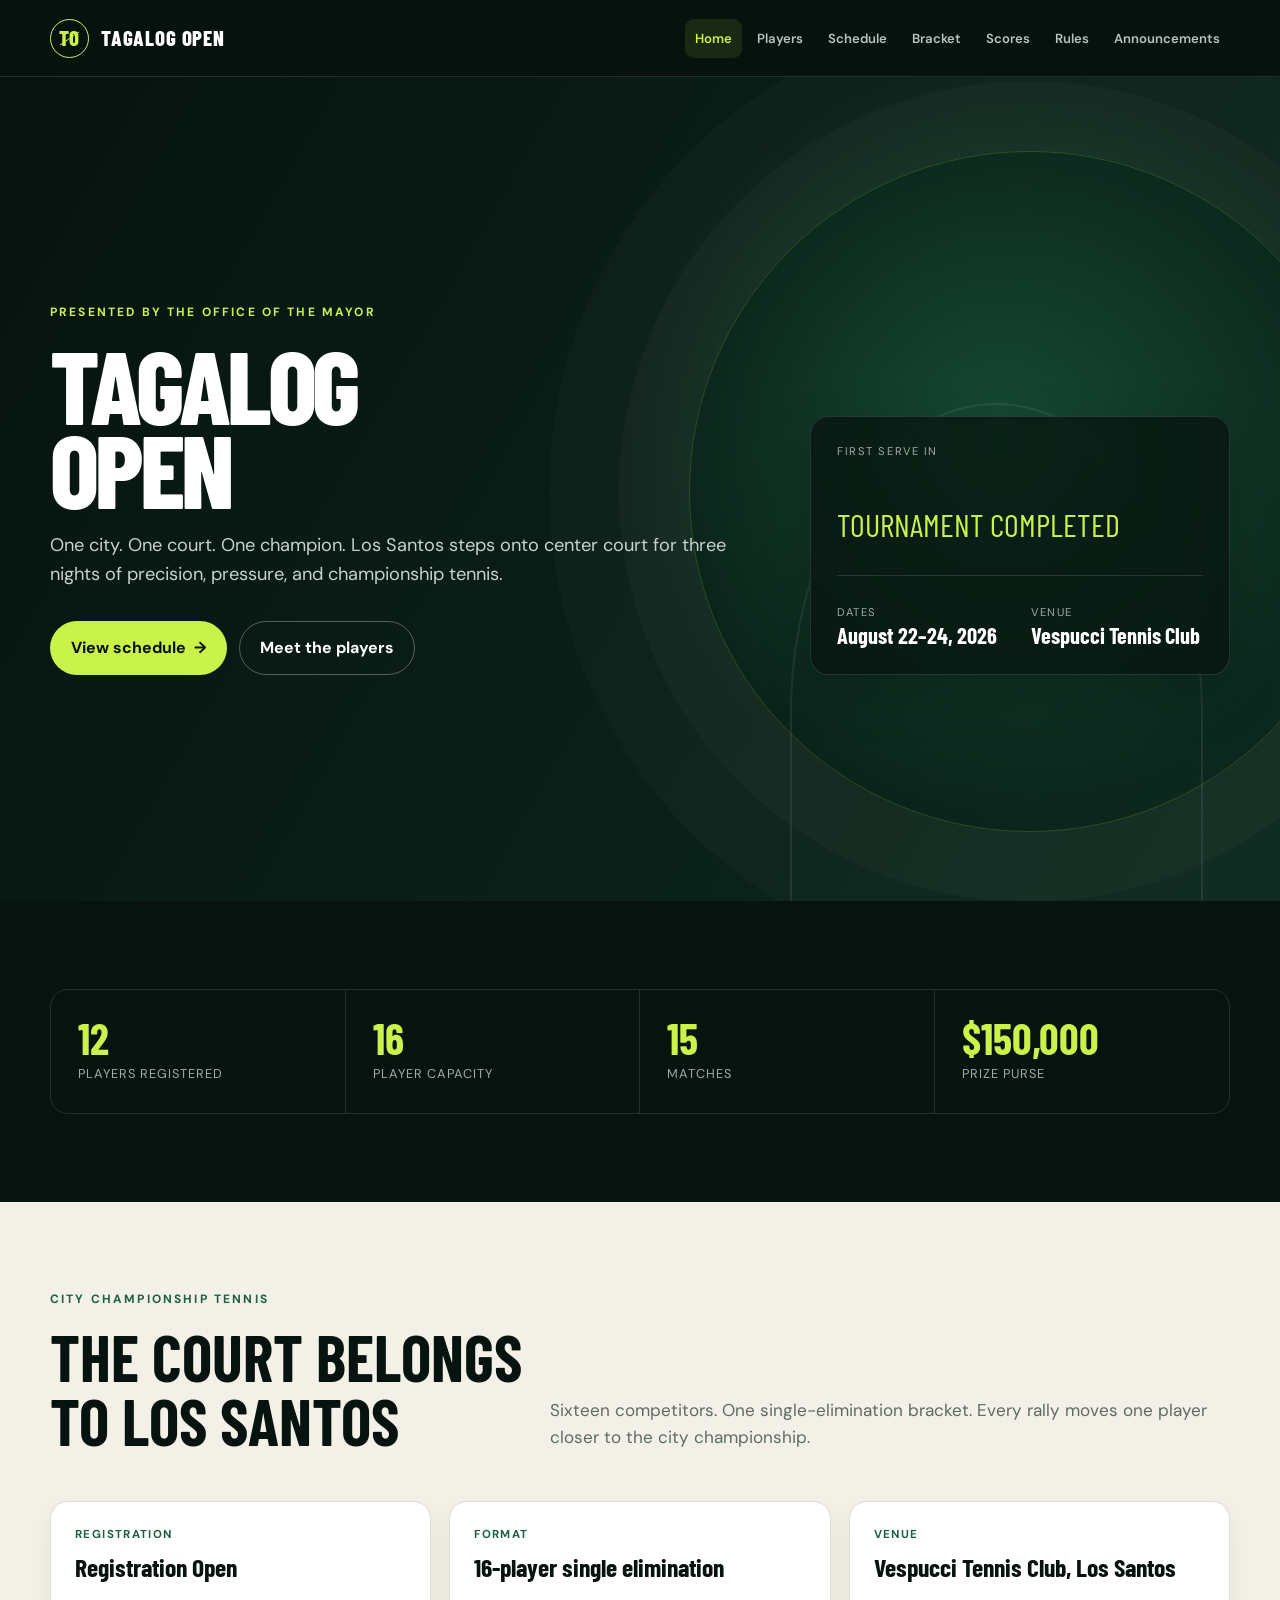
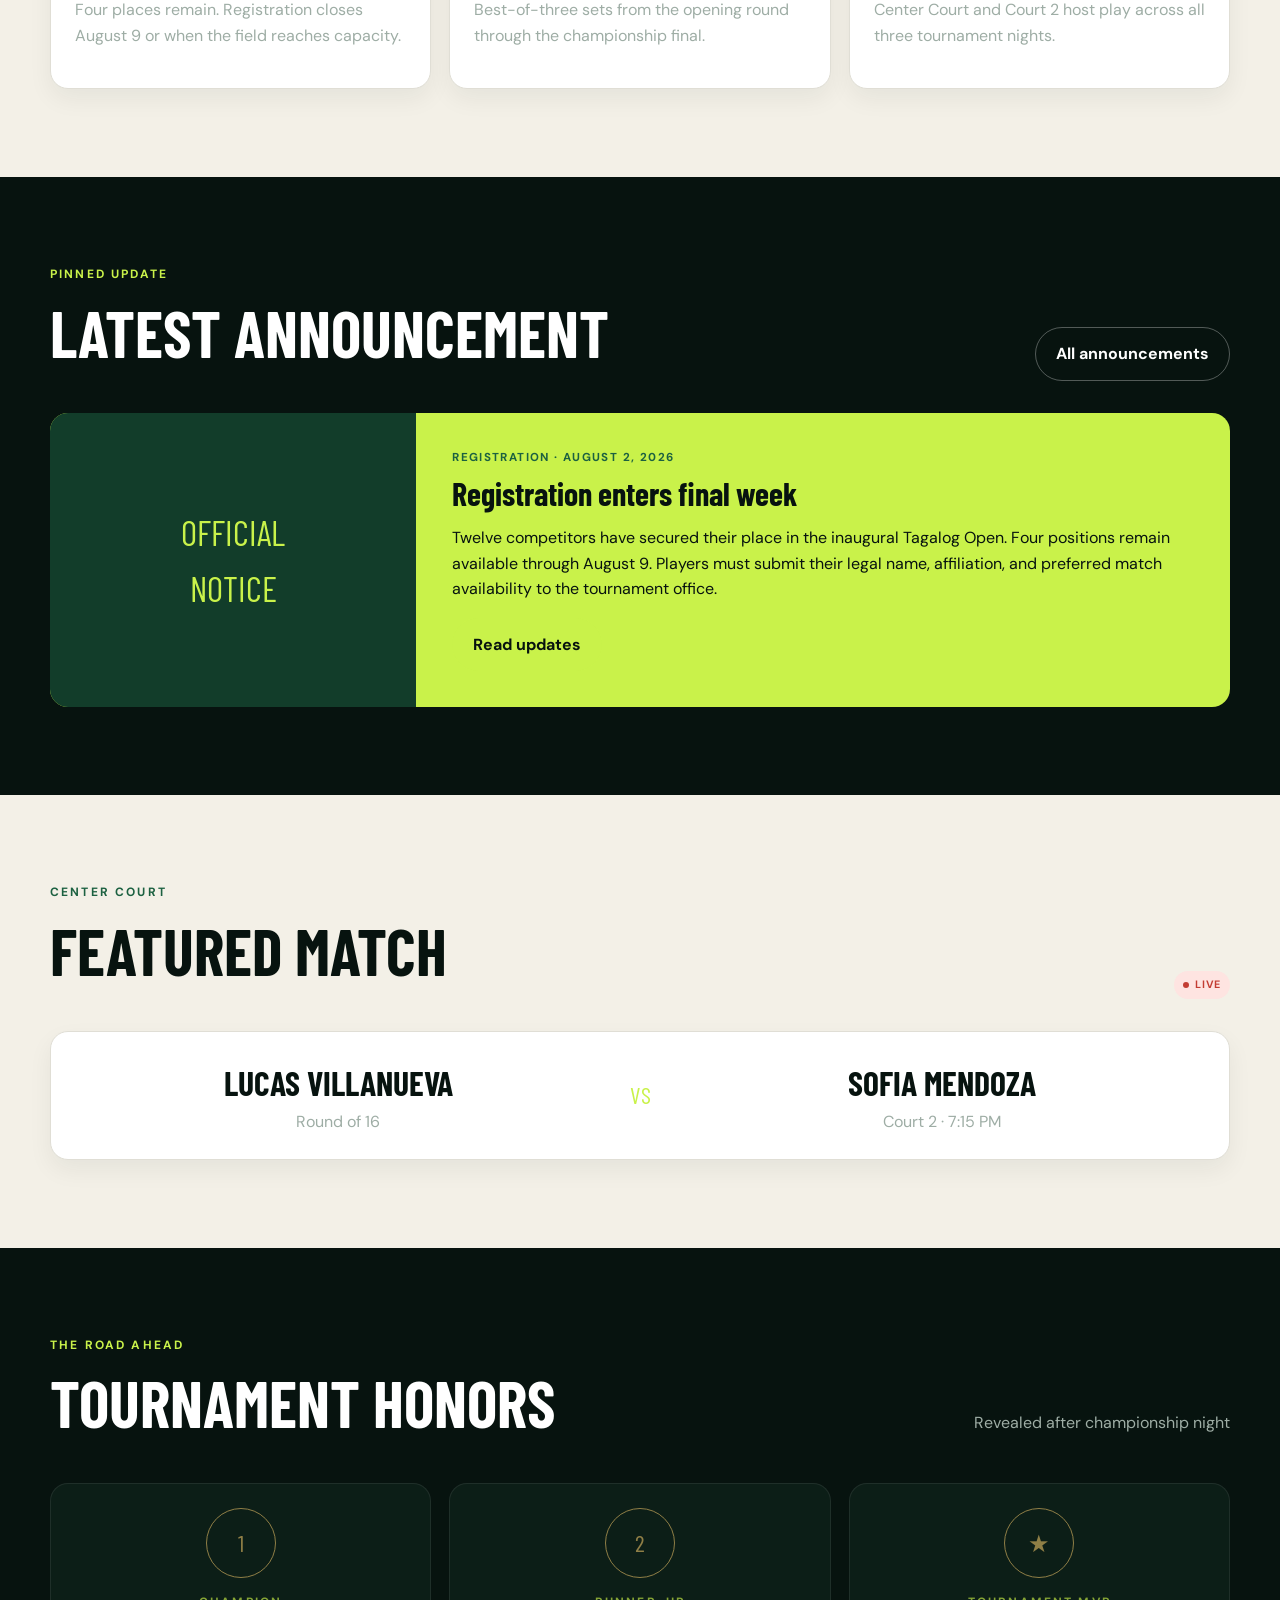
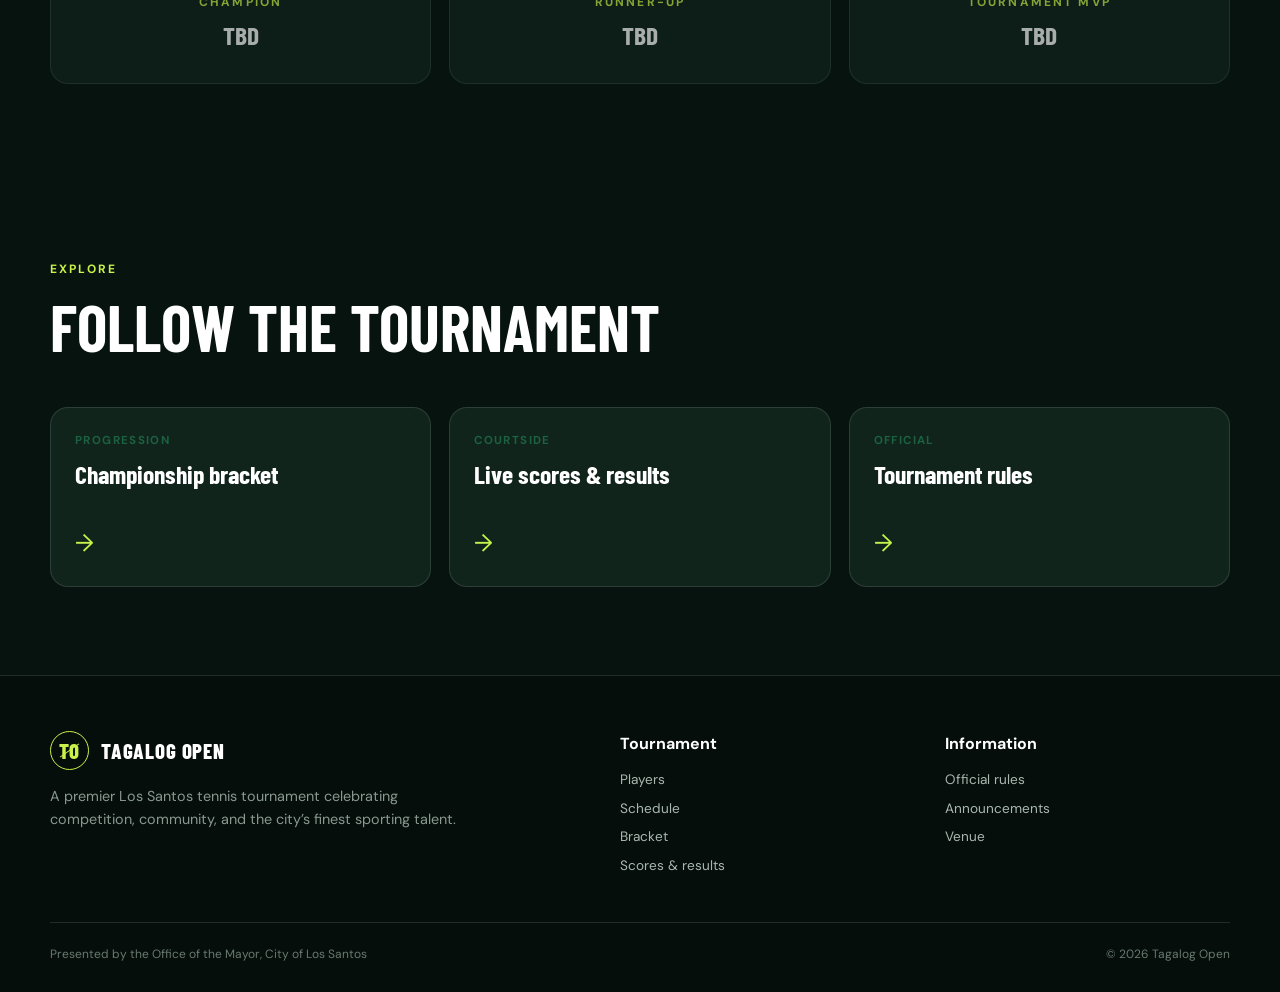
==== index.html @ 0d478de4 "push" ====
<!doctype html><html lang="en"><head><meta charset="utf-8"><meta name="viewport" content="width=device-width,initial-scale=1"><meta name="description" content="Official website of the Tagalog Open, presented by the Office of the Mayor, City of Los Santos."><title>Tagalog Open | City of Los Santos</title><link rel="stylesheet" href="css/styles.css"><script type="module" src="js/app.js"></script></head><body data-page="home"><div data-site-header></div><main id="main" data-home></main><div data-site-footer></div></body></html>
---- css/styles.css ----
@import url('https://fonts.googleapis.com/css2?family=Barlow+Condensed:wght@600;700;800&family=DM+Sans:wght@400;500;600;700&display=swap');

:root{--ink:#07130f;--pine:#0b241a;--green:#123d2a;--green-2:#1c6141;--lime:#c9f24a;--gold:#d9b964;--cream:#f3f0e7;--white:#fff;--muted:#9eada5;--line:rgba(255,255,255,.12);--danger:#f36f64;--info:#58c8e5;--shadow:0 20px 50px rgba(0,0,0,.2);--radius:18px;--max:1180px}
*{box-sizing:border-box}html{scroll-behavior:smooth}body{margin:0;background:var(--ink);color:var(--white);font-family:'DM Sans',sans-serif;line-height:1.6}body.menu-open{overflow:hidden}a{color:inherit;text-decoration:none}button,input,select{font:inherit}button{cursor:pointer}img{max-width:100%}.container{width:min(calc(100% - 40px),var(--max));margin-inline:auto}.eyebrow{color:var(--lime);font-size:.75rem;font-weight:700;letter-spacing:.18em;text-transform:uppercase}.display{font-family:'Barlow Condensed',sans-serif;font-size:clamp(3.4rem,8vw,7.8rem);font-weight:800;letter-spacing:-.04em;line-height:.82;text-transform:uppercase;margin:.2em 0}.section-title{font-family:'Barlow Condensed',sans-serif;font-size:clamp(2.2rem,5vw,4rem);line-height:1;text-transform:uppercase;margin:.25em 0}.lead{max-width:680px;color:#c8d2cd;font-size:1.07rem}.muted{color:var(--muted)}.section{padding:88px 0}.section-soft{background:var(--cream);color:var(--ink)}.section-heading{display:flex;justify-content:space-between;align-items:end;gap:24px;margin-bottom:32px}.skip-link{position:fixed;left:16px;top:-60px;background:var(--lime);color:var(--ink);padding:10px 18px;z-index:1000}.skip-link:focus{top:12px}

.site-header{position:sticky;top:0;z-index:100;background:rgba(7,19,15,.9);backdrop-filter:blur(18px);border-bottom:1px solid var(--line)}.nav-wrap{height:76px;display:flex;align-items:center;justify-content:space-between}.brand{display:flex;align-items:center;gap:12px;font-family:'Barlow Condensed',sans-serif;font-size:1.3rem;font-weight:800;letter-spacing:.04em;text-transform:uppercase}.brand-mark{width:39px;height:39px;border:1px solid var(--lime);border-radius:50%;display:grid;place-items:center;color:var(--lime);position:relative}.brand-mark:after{content:'';position:absolute;width:23px;height:1px;background:var(--lime);transform:rotate(-35deg)}.nav-links{display:flex;align-items:center;gap:5px}.nav-links a{padding:9px 10px;color:#b7c5be;font-size:.82rem;font-weight:600;border-radius:9px;white-space:nowrap}.nav-links a:hover,.nav-links a.active{background:rgba(201,242,74,.1);color:var(--lime)}.menu-toggle{display:none;background:none;border:0;color:#fff;width:44px;height:44px}.menu-toggle span{display:block;width:24px;height:2px;background:currentColor;margin:5px auto;transition:.25s}

.hero{min-height:calc(100svh - 76px);display:flex;align-items:center;position:relative;overflow:hidden;padding:70px 0;background:radial-gradient(circle at 78% 44%,rgba(28,97,65,.65),transparent 34%),linear-gradient(120deg,#07130f,#0c291e)}.hero:before{content:'';position:absolute;right:-7%;top:9%;width:53vw;aspect-ratio:1;border:1px solid rgba(201,242,74,.18);border-radius:50%;box-shadow:0 0 0 70px rgba(255,255,255,.025),0 0 0 140px rgba(255,255,255,.018)}.hero:after{content:'';position:absolute;right:6%;bottom:-15%;width:32vw;height:75%;border:2px solid rgba(255,255,255,.08);border-radius:50% 50% 0 0}.hero-grid{position:relative;z-index:1;display:grid;grid-template-columns:1.25fr .75fr;align-items:end;gap:60px}.hero-copy .lead{font-size:1.14rem}.hero-actions{display:flex;gap:12px;margin-top:32px;flex-wrap:wrap}.button{display:inline-flex;align-items:center;justify-content:center;gap:8px;padding:13px 20px;border:1px solid transparent;border-radius:999px;font-weight:700;transition:.2s}.button-primary{background:var(--lime);color:var(--ink)}.button-primary:hover{background:#dcff70;transform:translateY(-2px)}.button-secondary{border-color:rgba(255,255,255,.3);color:#fff}.button-secondary:hover{border-color:var(--lime);color:var(--lime)}.hero-card{background:rgba(7,19,15,.74);border:1px solid var(--line);border-radius:var(--radius);padding:26px;box-shadow:var(--shadow);backdrop-filter:blur(12px)}.hero-card-label{font-size:.7rem;text-transform:uppercase;letter-spacing:.14em;color:var(--muted)}.hero-meta{display:grid;grid-template-columns:1fr 1fr;gap:22px;margin-top:25px;padding-top:22px;border-top:1px solid var(--line)}.hero-meta strong{display:block;font-family:'Barlow Condensed';font-size:1.4rem;line-height:1.1}.countdown{display:grid;grid-template-columns:repeat(4,1fr);gap:8px;margin-top:18px}.count-unit{background:rgba(255,255,255,.05);border-radius:12px;padding:12px 7px;text-align:center}.count-unit strong{font-family:'Barlow Condensed';display:block;font-size:2rem;color:var(--lime);line-height:1}.count-unit span{font-size:.62rem;color:var(--muted);text-transform:uppercase;letter-spacing:.08em}.count-message{color:var(--lime);font-family:'Barlow Condensed';font-size:2rem;text-transform:uppercase;margin:20px 0 0}

.stats-grid{display:grid;grid-template-columns:repeat(4,1fr);border:1px solid var(--line);border-radius:var(--radius);overflow:hidden}.stat{padding:27px;border-right:1px solid var(--line)}.stat:last-child{border:0}.stat strong{display:block;font-family:'Barlow Condensed';font-size:2.7rem;line-height:1;color:var(--lime)}.stat span{font-size:.8rem;color:var(--muted);text-transform:uppercase;letter-spacing:.08em}.cards-3{display:grid;grid-template-columns:repeat(3,1fr);gap:18px}.card{background:#10241c;border:1px solid var(--line);border-radius:var(--radius);padding:24px;transition:.25s}.card:hover{transform:translateY(-3px);border-color:rgba(201,242,74,.35)}.section-soft .card{background:#fff;border-color:#e0ded5;box-shadow:0 10px 24px rgba(20,35,28,.06)}.card-kicker{font-size:.72rem;color:var(--green-2);text-transform:uppercase;letter-spacing:.12em;font-weight:700}.card h3{font-family:'Barlow Condensed';font-size:1.6rem;line-height:1.05;margin:10px 0}.announcement-feature{display:grid;grid-template-columns:.45fr 1fr;background:var(--lime);color:var(--ink);border-radius:var(--radius);overflow:hidden}.announcement-feature .feature-label{display:flex;align-items:center;justify-content:center;min-height:230px;background:var(--green);color:var(--lime);font-family:'Barlow Condensed';font-size:2.2rem;text-transform:uppercase;text-align:center;padding:25px}.feature-body{padding:36px}.feature-body h3{font-family:'Barlow Condensed';font-size:2rem;line-height:1;margin:10px 0}.match-feature{display:grid;grid-template-columns:1fr auto 1fr;align-items:center;text-align:center;gap:28px}.competitor{font-family:'Barlow Condensed';font-size:2.1rem;font-weight:700;text-transform:uppercase}.versus{color:var(--lime);font-family:'Barlow Condensed';font-size:1.5rem}.quick-card{min-height:180px;display:flex;flex-direction:column;justify-content:space-between}.quick-card .arrow{font-size:1.5rem;color:var(--lime)}

.page-hero{padding:92px 0 64px;background:linear-gradient(135deg,#0b2b1e,#07130f);position:relative;overflow:hidden}.page-hero:after{content:'';position:absolute;width:360px;height:360px;border:1px solid rgba(201,242,74,.13);border-radius:50%;right:8%;top:-55%}.page-hero .display{font-size:clamp(3.5rem,7vw,6.3rem)}.toolbar{display:flex;flex-wrap:wrap;gap:12px;margin-bottom:28px}.field{position:relative;flex:1;min-width:210px}.field input,.field select{width:100%;height:48px;border:1px solid #d9ded9;background:#fff;color:var(--ink);padding:0 15px;border-radius:12px;outline:none}.field input:focus,.field select:focus{border-color:var(--green-2);box-shadow:0 0 0 3px rgba(28,97,65,.12)}.players-grid{display:grid;grid-template-columns:repeat(3,1fr);gap:18px}.player-card{position:relative}.player-top{display:flex;justify-content:space-between;align-items:start}.avatar{width:58px;height:58px;border-radius:50%;background:var(--green);color:var(--lime);display:grid;place-items:center;font-family:'Barlow Condensed';font-size:1.3rem;font-weight:800}.seed{font-family:'Barlow Condensed';font-size:1.1rem;color:var(--green-2)}.player-card h3{margin:22px 0 2px}.card-footer{display:flex;justify-content:space-between;align-items:center;margin-top:20px;padding-top:16px;border-top:1px solid #e7e7e2}.text-button{background:transparent;border:0;padding:2px;color:var(--green-2);font-weight:700}.badge{display:inline-flex;align-items:center;gap:6px;border-radius:999px;padding:5px 9px;font-size:.67rem;font-weight:700;text-transform:uppercase;letter-spacing:.06em;background:#e8eee9;color:var(--green)}.badge:before{content:'';width:6px;height:6px;border-radius:50%;background:currentColor}.badge-live{background:#fee4e1;color:#c33d33}.badge-upcoming{background:#e8f0e9;color:#286b48}.badge-completed{background:#e5e8e6;color:#526159}.badge-postponed{background:#fff2cf;color:#9b6a00}.badge-cancelled{background:#eee;color:#777}.badge-confirmed,.badge-active{background:#e6f3e4;color:#307340}.badge-pending,.badge-reserve{background:#fff0cd;color:#8c6300}

.table-wrap{overflow-x:auto;border:1px solid #e0ded5;border-radius:var(--radius);background:#fff}.data-table{width:100%;border-collapse:collapse;min-width:860px}.data-table th{text-align:left;background:#f0efe9;padding:14px 18px;font-size:.7rem;text-transform:uppercase;letter-spacing:.1em;color:#647169}.data-table td{padding:17px 18px;border-top:1px solid #e9e8e2;font-size:.9rem}.data-table tbody tr:hover{background:#f8f8f4}.name-cell{font-weight:700}.mobile-match-list{display:none}.empty-state{text-align:center;padding:64px 20px;border:1px dashed #cbd1cb;border-radius:var(--radius);color:#66736c}.empty-state strong{display:block;font-family:'Barlow Condensed';font-size:1.8rem;color:var(--ink)}

.bracket-shell{overflow-x:auto;padding:12px 0 28px}.bracket{display:flex;gap:34px;min-width:1180px;align-items:stretch}.bracket-round{width:210px;display:flex;flex-direction:column}.bracket-round h3{font-family:'Barlow Condensed';text-transform:uppercase;font-size:1.25rem;color:var(--green);margin:0 0 18px}.round-matches{display:flex;flex:1;flex-direction:column;justify-content:space-around;gap:14px}.bracket-match{background:#fff;border:1px solid #dfe2dc;border-radius:12px;box-shadow:0 7px 18px rgba(0,0,0,.05);position:relative}.bracket-match:after{content:'';position:absolute;right:-35px;top:50%;width:34px;border-top:1px solid #aab5ad}.bracket-round:last-child .bracket-match:after{display:none}.bracket-player{padding:10px 12px;font-size:.82rem;display:flex;justify-content:space-between;gap:6px}.bracket-player+.bracket-player{border-top:1px solid #e5e7e3}.bracket-player.winner{font-weight:700;color:var(--green-2);background:#f0f8ed}.bracket-player.tbd{color:#9ba39e}.champion-round .bracket-match{border-color:var(--gold);background:#fffbef}.champion-round h3{color:#9b761a}

.tabs{display:flex;gap:8px;margin-bottom:26px;border-bottom:1px solid #dcded8}.tab{background:none;border:0;padding:12px 16px;border-bottom:3px solid transparent;color:#738078;font-weight:700}.tab.active{color:var(--green);border-color:var(--green)}.tab-panel[hidden]{display:none}.result-grid{display:grid;grid-template-columns:repeat(2,1fr);gap:18px}.result-card{background:#fff;border:1px solid #e0ded5;border-radius:var(--radius);overflow:hidden}.result-head{display:flex;justify-content:space-between;padding:15px 19px;background:#f5f4ef}.score-line{display:grid;grid-template-columns:1fr auto;gap:15px;padding:13px 19px}.score-line+.score-line{border-top:1px solid #ecebe6}.score-line.winner{font-weight:700;color:var(--green-2)}.result-foot{display:flex;justify-content:space-between;align-items:center;padding:13px 19px;background:#faf9f5;font-size:.78rem;color:#6f7973}

.rules-list{display:grid;gap:12px}.accordion{background:#fff;border:1px solid #deded7;border-radius:14px;overflow:hidden}.accordion h2{margin:0}.accordion-trigger{width:100%;display:flex;justify-content:space-between;align-items:center;text-align:left;padding:19px 22px;border:0;background:#fff;color:var(--ink);font-family:'Barlow Condensed';font-size:1.35rem;font-weight:700}.accordion-trigger span:last-child{color:var(--green-2);font-family:'DM Sans';transition:.2s}.accordion.open .accordion-trigger span:last-child{transform:rotate(45deg)}.accordion-content{padding:0 22px 20px;color:#57645c}.accordion-content[hidden]{display:none}.rules-meta{display:flex;justify-content:space-between;gap:20px;padding:18px 22px;background:#e5ebdf;border-radius:14px;margin-bottom:25px}

.announcement-list{display:grid;gap:18px}.announcement-card{background:#fff;color:var(--ink);border:1px solid #e0ded5;border-radius:var(--radius);padding:27px;position:relative}.announcement-card.pinned{border-left:5px solid var(--gold)}.announcement-card h2{font-family:'Barlow Condensed';font-size:2rem;line-height:1;margin:12px 0}.announcement-meta{display:flex;align-items:center;gap:10px;flex-wrap:wrap;color:#737e78;font-size:.8rem}.pin-label{color:#946f13;font-weight:700;text-transform:uppercase;letter-spacing:.08em}.announcement-card p{color:#536158;max-width:840px}.modal{position:fixed;inset:0;z-index:500;display:grid;place-items:center;padding:20px;background:rgba(2,9,6,.82);backdrop-filter:blur(7px)}.modal[hidden]{display:none}.modal-panel{width:min(100%,570px);max-height:90vh;overflow:auto;background:var(--cream);color:var(--ink);border-radius:var(--radius);box-shadow:var(--shadow);padding:30px;position:relative}.modal-close{position:absolute;right:15px;top:15px;width:40px;height:40px;border:0;border-radius:50%;background:#e3e3dc;font-size:1.3rem}.modal-title{font-family:'Barlow Condensed';font-size:2.4rem;line-height:1;margin:20px 0 5px}.detail-grid{display:grid;grid-template-columns:1fr 1fr;gap:14px;margin:24px 0}.detail{background:#fff;border-radius:12px;padding:13px}.detail small{display:block;color:#78837c;text-transform:uppercase;letter-spacing:.08em}.detail strong{display:block;margin-top:4px}.outcomes{display:grid;grid-template-columns:repeat(3,1fr);gap:18px}.outcome-card{text-align:center}.outcome-icon{width:70px;height:70px;margin:0 auto 15px;border:1px solid var(--gold);border-radius:50%;display:grid;place-items:center;font-family:'Barlow Condensed';color:var(--gold);font-size:1.5rem}.outcome-card.tbd{opacity:.65}

.site-footer{padding:55px 0 28px;background:#050e0b;border-top:1px solid var(--line)}.footer-grid{display:grid;grid-template-columns:1.3fr .7fr .7fr;gap:40px}.footer-copy{color:#899991;max-width:420px;font-size:.9rem}.footer-links{display:grid;gap:7px;font-size:.85rem;color:#aab7b0}.footer-links a:hover{color:var(--lime)}.footer-title{color:#fff;font-weight:700;margin-bottom:12px}.footer-bottom{display:flex;justify-content:space-between;margin-top:45px;padding-top:22px;border-top:1px solid var(--line);font-size:.75rem;color:#687970}

@media(max-width:900px){.nav-links{position:fixed;inset:76px 0 auto;background:#07130f;padding:22px;display:none;flex-direction:column;align-items:stretch;border-bottom:1px solid var(--line)}.nav-links.open{display:flex}.nav-links a{font-size:1rem;padding:12px}.menu-toggle{display:block}.hero-grid{grid-template-columns:1fr}.hero-card{max-width:580px}.stats-grid{grid-template-columns:1fr 1fr}.stat:nth-child(2){border-right:0}.stat:nth-child(-n+2){border-bottom:1px solid var(--line)}.cards-3,.players-grid{grid-template-columns:1fr 1fr}.result-grid{grid-template-columns:1fr}.footer-grid{grid-template-columns:1fr 1fr}.footer-grid>div:first-child{grid-column:1/-1}}
@media(max-width:640px){.container{width:min(calc(100% - 28px),var(--max))}.section{padding:64px 0}.section-heading{align-items:start;flex-direction:column}.display{font-size:3.75rem}.hero{min-height:auto;padding:60px 0}.hero:before{width:100vw}.hero-grid{gap:35px}.hero-card{padding:20px}.hero-meta{grid-template-columns:1fr}.announcement-feature{grid-template-columns:1fr}.announcement-feature .feature-label{min-height:100px}.feature-body{padding:25px}.cards-3,.players-grid{grid-template-columns:1fr}.match-feature{grid-template-columns:1fr;gap:8px}.versus{font-size:1rem}.stats-grid{grid-template-columns:1fr 1fr}.stat{padding:20px}.stat strong{font-size:2.2rem}.page-hero{padding:65px 0 45px}.toolbar{display:grid;grid-template-columns:1fr 1fr}.field{min-width:0}.field:first-child{grid-column:1/-1}.table-wrap{display:none}.mobile-match-list{display:grid;gap:12px}.mobile-match{background:#fff;border:1px solid #e0ded5;border-radius:14px;padding:17px}.mobile-match-head,.mobile-match-meta{display:flex;justify-content:space-between;align-items:center;gap:10px}.mobile-match-players{font-family:'Barlow Condensed';font-size:1.3rem;line-height:1.2;margin:14px 0}.mobile-match-meta{font-size:.75rem;color:#6d7972}.outcomes{grid-template-columns:1fr}.footer-grid{grid-template-columns:1fr}.footer-grid>div:first-child{grid-column:auto}.footer-bottom{flex-direction:column;gap:8px}.detail-grid{grid-template-columns:1fr}.modal-panel{padding:24px 20px}.rules-meta{flex-direction:column}.count-unit strong{font-size:1.65rem}}
@media(prefers-reduced-motion:reduce){*{scroll-behavior:auto!important;transition:none!important}}
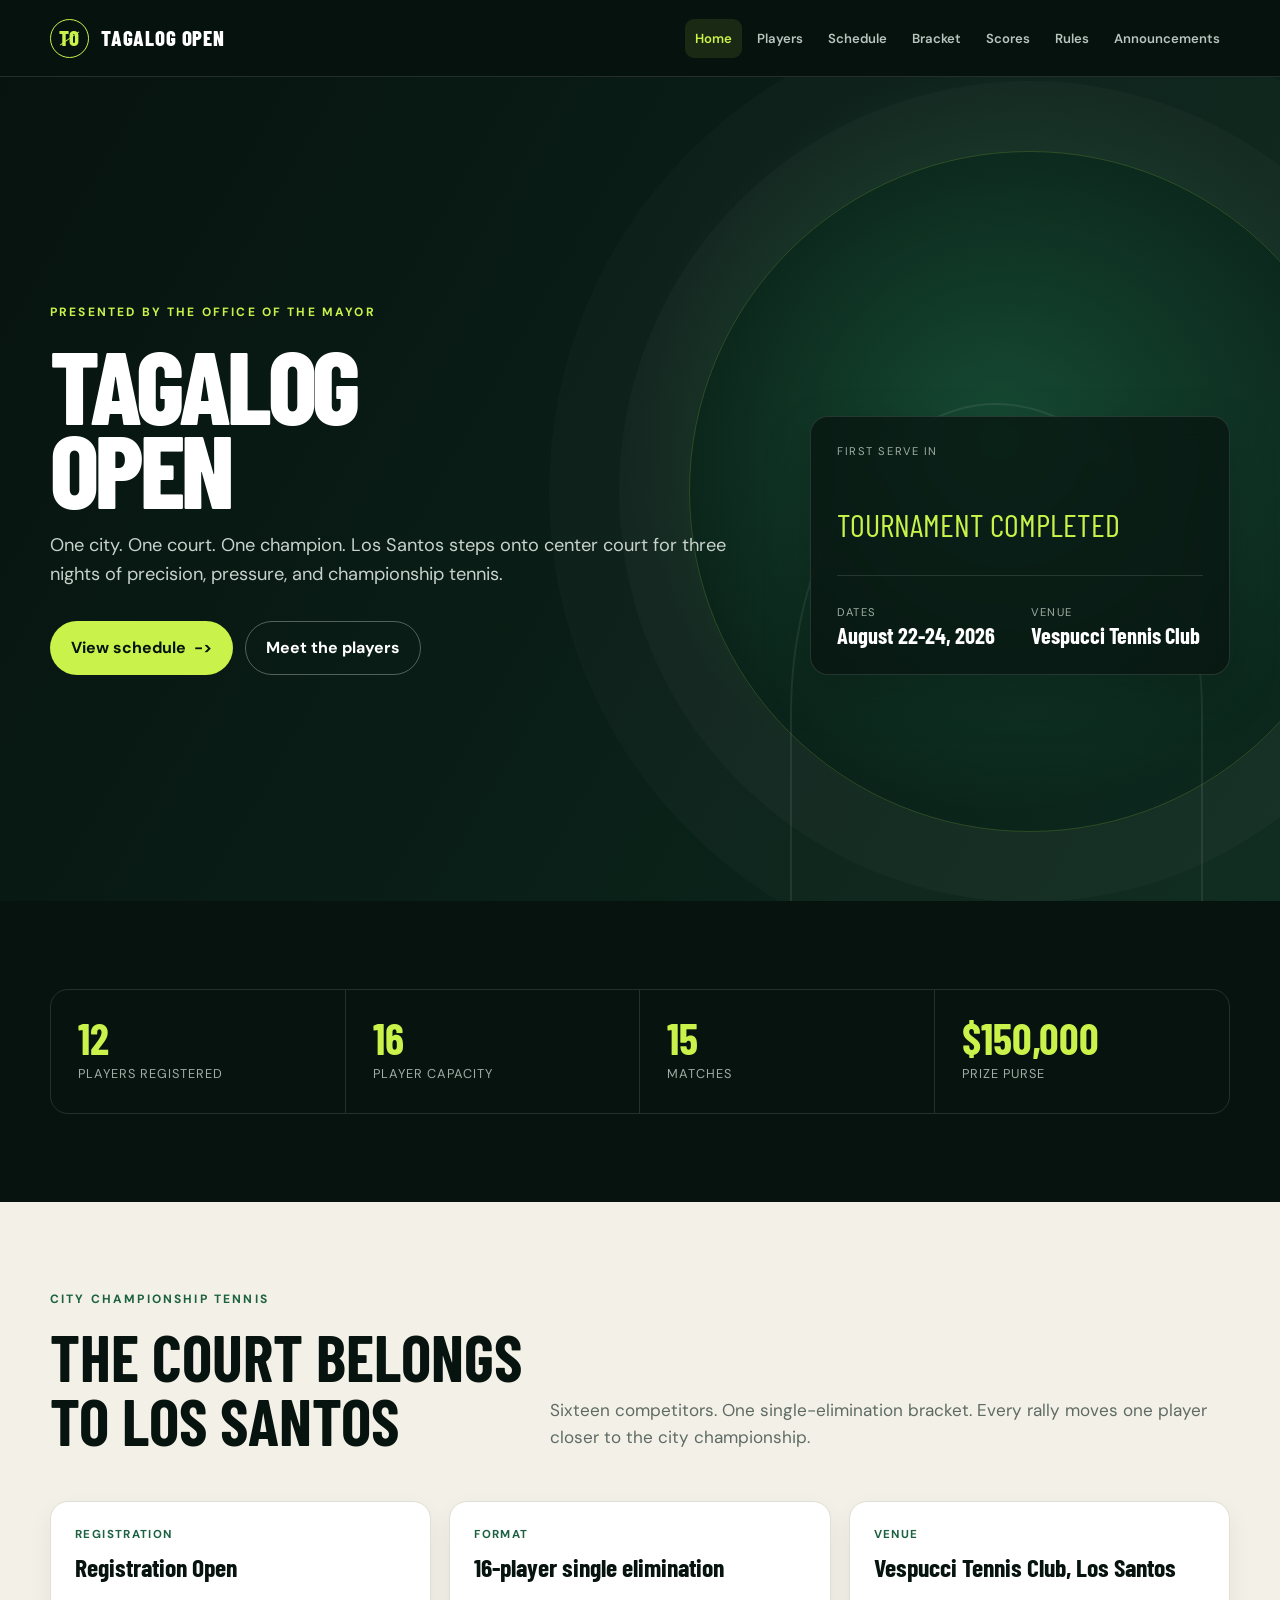
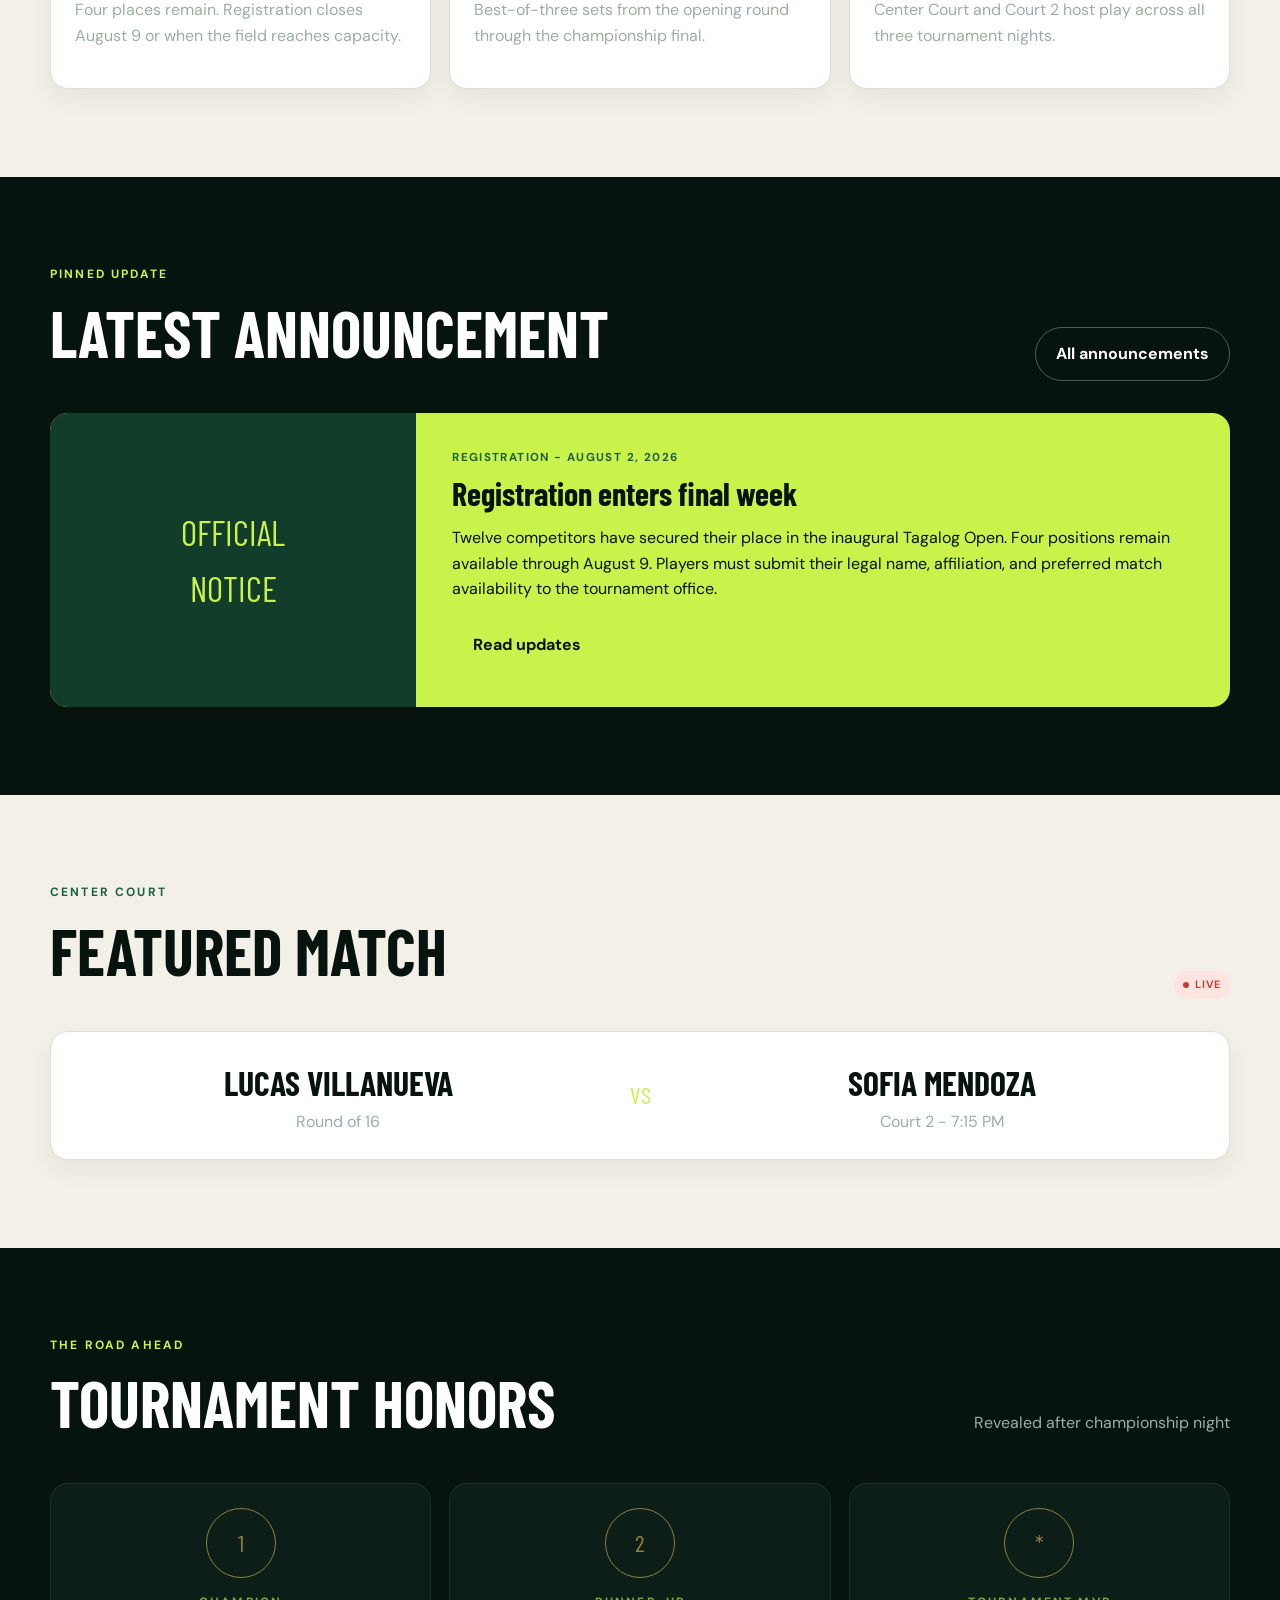
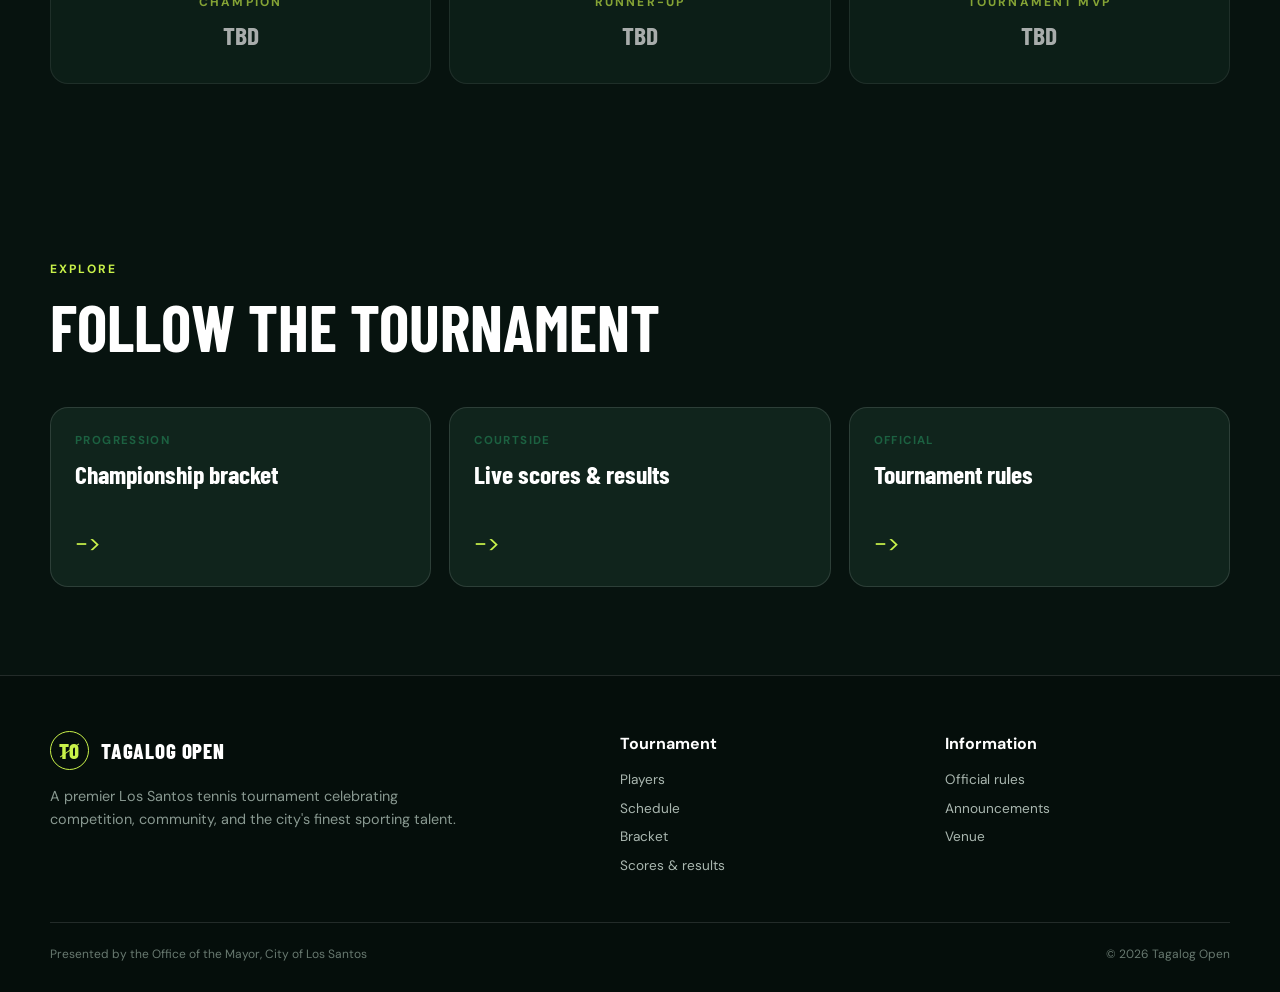
==== commit cab72261: "push" ====
--- a/index.html
+++ b/index.html
@@ -1 +1,33 @@
-<!doctype html><html lang="en"><head><meta charset="utf-8"><meta name="viewport" content="width=device-width,initial-scale=1"><meta name="description" content="Official website of the Tagalog Open, presented by the Office of the Mayor, City of Los Santos."><title>Tagalog Open | City of Los Santos</title><link rel="stylesheet" href="css/styles.css"><script type="module" src="js/app.js"></script></head><body data-page="home"><div data-site-header></div><main id="main" data-home></main><div data-site-footer></div></body></html>
+<!doctype html>
+<html lang="en">
+  <head>
+    <!-- dvb homepage setup -->
+    <meta charset="utf-8">
+    <meta name="viewport" content="width=device-width, initial-scale=1">
+    <meta
+      name="description"
+      content="Official website of the Tagalog Open, presented by the Office of the Mayor, City of Los Santos."
+    >
+
+    <title>Tagalog Open | City of Los Santos</title>
+
+    <!-- db shared site styling -->
+    <link rel="stylesheet" href="css/styles.css">
+
+    <!-- db shared site logic for header, footer, and page content -->
+    <script type="module" src="js/app.js"></script>
+  </head>
+
+  <body data-page="home">
+    <!-- db javaScript inserts the shared site header here -->
+    <div data-site-header></div>
+
+    <!-- db main page content starts here -->
+
+    <!-- db for the home page, app.js to build this whole section dynamically -->
+    <main id="main" data-home></main>
+
+    <!-- db javaScript footer here -->
+    <div data-site-footer></div>
+  </body>
+</html>
--- a/css/styles.css
+++ b/css/styles.css
@@ -1,28 +1,42 @@
 @import url('https://fonts.googleapis.com/css2?family=Barlow+Condensed:wght@600;700;800&family=DM+Sans:wght@400;500;600;700&display=swap');
 
+/* -------------------------------------------------------------------------- */
+/* Global design tokens: colors, spacing, shadows, and sizing                 */
+/* -------------------------------------------------------------------------- */
 :root{--ink:#07130f;--pine:#0b241a;--green:#123d2a;--green-2:#1c6141;--lime:#c9f24a;--gold:#d9b964;--cream:#f3f0e7;--white:#fff;--muted:#9eada5;--line:rgba(255,255,255,.12);--danger:#f36f64;--info:#58c8e5;--shadow:0 20px 50px rgba(0,0,0,.2);--radius:18px;--max:1180px}
+
+/* Base page styles used everywhere on the site */
 *{box-sizing:border-box}html{scroll-behavior:smooth}body{margin:0;background:var(--ink);color:var(--white);font-family:'DM Sans',sans-serif;line-height:1.6}body.menu-open{overflow:hidden}a{color:inherit;text-decoration:none}button,input,select{font:inherit}button{cursor:pointer}img{max-width:100%}.container{width:min(calc(100% - 40px),var(--max));margin-inline:auto}.eyebrow{color:var(--lime);font-size:.75rem;font-weight:700;letter-spacing:.18em;text-transform:uppercase}.display{font-family:'Barlow Condensed',sans-serif;font-size:clamp(3.4rem,8vw,7.8rem);font-weight:800;letter-spacing:-.04em;line-height:.82;text-transform:uppercase;margin:.2em 0}.section-title{font-family:'Barlow Condensed',sans-serif;font-size:clamp(2.2rem,5vw,4rem);line-height:1;text-transform:uppercase;margin:.25em 0}.lead{max-width:680px;color:#c8d2cd;font-size:1.07rem}.muted{color:var(--muted)}.section{padding:88px 0}.section-soft{background:var(--cream);color:var(--ink)}.section-heading{display:flex;justify-content:space-between;align-items:end;gap:24px;margin-bottom:32px}.skip-link{position:fixed;left:16px;top:-60px;background:var(--lime);color:var(--ink);padding:10px 18px;z-index:1000}.skip-link:focus{top:12px}
 
+/* Shared header and navigation */
 .site-header{position:sticky;top:0;z-index:100;background:rgba(7,19,15,.9);backdrop-filter:blur(18px);border-bottom:1px solid var(--line)}.nav-wrap{height:76px;display:flex;align-items:center;justify-content:space-between}.brand{display:flex;align-items:center;gap:12px;font-family:'Barlow Condensed',sans-serif;font-size:1.3rem;font-weight:800;letter-spacing:.04em;text-transform:uppercase}.brand-mark{width:39px;height:39px;border:1px solid var(--lime);border-radius:50%;display:grid;place-items:center;color:var(--lime);position:relative}.brand-mark:after{content:'';position:absolute;width:23px;height:1px;background:var(--lime);transform:rotate(-35deg)}.nav-links{display:flex;align-items:center;gap:5px}.nav-links a{padding:9px 10px;color:#b7c5be;font-size:.82rem;font-weight:600;border-radius:9px;white-space:nowrap}.nav-links a:hover,.nav-links a.active{background:rgba(201,242,74,.1);color:var(--lime)}.menu-toggle{display:none;background:none;border:0;color:#fff;width:44px;height:44px}.menu-toggle span{display:block;width:24px;height:2px;background:currentColor;margin:5px auto;transition:.25s}
 
+/* Home page hero, stat cards, and featured sections */
 .hero{min-height:calc(100svh - 76px);display:flex;align-items:center;position:relative;overflow:hidden;padding:70px 0;background:radial-gradient(circle at 78% 44%,rgba(28,97,65,.65),transparent 34%),linear-gradient(120deg,#07130f,#0c291e)}.hero:before{content:'';position:absolute;right:-7%;top:9%;width:53vw;aspect-ratio:1;border:1px solid rgba(201,242,74,.18);border-radius:50%;box-shadow:0 0 0 70px rgba(255,255,255,.025),0 0 0 140px rgba(255,255,255,.018)}.hero:after{content:'';position:absolute;right:6%;bottom:-15%;width:32vw;height:75%;border:2px solid rgba(255,255,255,.08);border-radius:50% 50% 0 0}.hero-grid{position:relative;z-index:1;display:grid;grid-template-columns:1.25fr .75fr;align-items:end;gap:60px}.hero-copy .lead{font-size:1.14rem}.hero-actions{display:flex;gap:12px;margin-top:32px;flex-wrap:wrap}.button{display:inline-flex;align-items:center;justify-content:center;gap:8px;padding:13px 20px;border:1px solid transparent;border-radius:999px;font-weight:700;transition:.2s}.button-primary{background:var(--lime);color:var(--ink)}.button-primary:hover{background:#dcff70;transform:translateY(-2px)}.button-secondary{border-color:rgba(255,255,255,.3);color:#fff}.button-secondary:hover{border-color:var(--lime);color:var(--lime)}.hero-card{background:rgba(7,19,15,.74);border:1px solid var(--line);border-radius:var(--radius);padding:26px;box-shadow:var(--shadow);backdrop-filter:blur(12px)}.hero-card-label{font-size:.7rem;text-transform:uppercase;letter-spacing:.14em;color:var(--muted)}.hero-meta{display:grid;grid-template-columns:1fr 1fr;gap:22px;margin-top:25px;padding-top:22px;border-top:1px solid var(--line)}.hero-meta strong{display:block;font-family:'Barlow Condensed';font-size:1.4rem;line-height:1.1}.countdown{display:grid;grid-template-columns:repeat(4,1fr);gap:8px;margin-top:18px}.count-unit{background:rgba(255,255,255,.05);border-radius:12px;padding:12px 7px;text-align:center}.count-unit strong{font-family:'Barlow Condensed';display:block;font-size:2rem;color:var(--lime);line-height:1}.count-unit span{font-size:.62rem;color:var(--muted);text-transform:uppercase;letter-spacing:.08em}.count-message{color:var(--lime);font-family:'Barlow Condensed';font-size:2rem;text-transform:uppercase;margin:20px 0 0}
 
 .stats-grid{display:grid;grid-template-columns:repeat(4,1fr);border:1px solid var(--line);border-radius:var(--radius);overflow:hidden}.stat{padding:27px;border-right:1px solid var(--line)}.stat:last-child{border:0}.stat strong{display:block;font-family:'Barlow Condensed';font-size:2.7rem;line-height:1;color:var(--lime)}.stat span{font-size:.8rem;color:var(--muted);text-transform:uppercase;letter-spacing:.08em}.cards-3{display:grid;grid-template-columns:repeat(3,1fr);gap:18px}.card{background:#10241c;border:1px solid var(--line);border-radius:var(--radius);padding:24px;transition:.25s}.card:hover{transform:translateY(-3px);border-color:rgba(201,242,74,.35)}.section-soft .card{background:#fff;border-color:#e0ded5;box-shadow:0 10px 24px rgba(20,35,28,.06)}.card-kicker{font-size:.72rem;color:var(--green-2);text-transform:uppercase;letter-spacing:.12em;font-weight:700}.card h3{font-family:'Barlow Condensed';font-size:1.6rem;line-height:1.05;margin:10px 0}.announcement-feature{display:grid;grid-template-columns:.45fr 1fr;background:var(--lime);color:var(--ink);border-radius:var(--radius);overflow:hidden}.announcement-feature .feature-label{display:flex;align-items:center;justify-content:center;min-height:230px;background:var(--green);color:var(--lime);font-family:'Barlow Condensed';font-size:2.2rem;text-transform:uppercase;text-align:center;padding:25px}.feature-body{padding:36px}.feature-body h3{font-family:'Barlow Condensed';font-size:2rem;line-height:1;margin:10px 0}.match-feature{display:grid;grid-template-columns:1fr auto 1fr;align-items:center;text-align:center;gap:28px}.competitor{font-family:'Barlow Condensed';font-size:2.1rem;font-weight:700;text-transform:uppercase}.versus{color:var(--lime);font-family:'Barlow Condensed';font-size:1.5rem}.quick-card{min-height:180px;display:flex;flex-direction:column;justify-content:space-between}.quick-card .arrow{font-size:1.5rem;color:var(--lime)}
 
+/* Shared layouts for inside pages like Players, Schedule, and Rules */
 .page-hero{padding:92px 0 64px;background:linear-gradient(135deg,#0b2b1e,#07130f);position:relative;overflow:hidden}.page-hero:after{content:'';position:absolute;width:360px;height:360px;border:1px solid rgba(201,242,74,.13);border-radius:50%;right:8%;top:-55%}.page-hero .display{font-size:clamp(3.5rem,7vw,6.3rem)}.toolbar{display:flex;flex-wrap:wrap;gap:12px;margin-bottom:28px}.field{position:relative;flex:1;min-width:210px}.field input,.field select{width:100%;height:48px;border:1px solid #d9ded9;background:#fff;color:var(--ink);padding:0 15px;border-radius:12px;outline:none}.field input:focus,.field select:focus{border-color:var(--green-2);box-shadow:0 0 0 3px rgba(28,97,65,.12)}.players-grid{display:grid;grid-template-columns:repeat(3,1fr);gap:18px}.player-card{position:relative}.player-top{display:flex;justify-content:space-between;align-items:start}.avatar{width:58px;height:58px;border-radius:50%;background:var(--green);color:var(--lime);display:grid;place-items:center;font-family:'Barlow Condensed';font-size:1.3rem;font-weight:800}.seed{font-family:'Barlow Condensed';font-size:1.1rem;color:var(--green-2)}.player-card h3{margin:22px 0 2px}.card-footer{display:flex;justify-content:space-between;align-items:center;margin-top:20px;padding-top:16px;border-top:1px solid #e7e7e2}.text-button{background:transparent;border:0;padding:2px;color:var(--green-2);font-weight:700}.badge{display:inline-flex;align-items:center;gap:6px;border-radius:999px;padding:5px 9px;font-size:.67rem;font-weight:700;text-transform:uppercase;letter-spacing:.06em;background:#e8eee9;color:var(--green)}.badge:before{content:'';width:6px;height:6px;border-radius:50%;background:currentColor}.badge-live{background:#fee4e1;color:#c33d33}.badge-upcoming{background:#e8f0e9;color:#286b48}.badge-completed{background:#e5e8e6;color:#526159}.badge-postponed{background:#fff2cf;color:#9b6a00}.badge-cancelled{background:#eee;color:#777}.badge-confirmed,.badge-active{background:#e6f3e4;color:#307340}.badge-pending,.badge-reserve{background:#fff0cd;color:#8c6300}
 
 .table-wrap{overflow-x:auto;border:1px solid #e0ded5;border-radius:var(--radius);background:#fff}.data-table{width:100%;border-collapse:collapse;min-width:860px}.data-table th{text-align:left;background:#f0efe9;padding:14px 18px;font-size:.7rem;text-transform:uppercase;letter-spacing:.1em;color:#647169}.data-table td{padding:17px 18px;border-top:1px solid #e9e8e2;font-size:.9rem}.data-table tbody tr:hover{background:#f8f8f4}.name-cell{font-weight:700}.mobile-match-list{display:none}.empty-state{text-align:center;padding:64px 20px;border:1px dashed #cbd1cb;border-radius:var(--radius);color:#66736c}.empty-state strong{display:block;font-family:'Barlow Condensed';font-size:1.8rem;color:var(--ink)}
 
+/* Bracket-specific styling */
 .bracket-shell{overflow-x:auto;padding:12px 0 28px}.bracket{display:flex;gap:34px;min-width:1180px;align-items:stretch}.bracket-round{width:210px;display:flex;flex-direction:column}.bracket-round h3{font-family:'Barlow Condensed';text-transform:uppercase;font-size:1.25rem;color:var(--green);margin:0 0 18px}.round-matches{display:flex;flex:1;flex-direction:column;justify-content:space-around;gap:14px}.bracket-match{background:#fff;border:1px solid #dfe2dc;border-radius:12px;box-shadow:0 7px 18px rgba(0,0,0,.05);position:relative}.bracket-match:after{content:'';position:absolute;right:-35px;top:50%;width:34px;border-top:1px solid #aab5ad}.bracket-round:last-child .bracket-match:after{display:none}.bracket-player{padding:10px 12px;font-size:.82rem;display:flex;justify-content:space-between;gap:6px}.bracket-player+.bracket-player{border-top:1px solid #e5e7e3}.bracket-player.winner{font-weight:700;color:var(--green-2);background:#f0f8ed}.bracket-player.tbd{color:#9ba39e}.champion-round .bracket-match{border-color:var(--gold);background:#fffbef}.champion-round h3{color:#9b761a}
 
+/* Results tabs, rule accordions, announcements, and modal windows */
 .tabs{display:flex;gap:8px;margin-bottom:26px;border-bottom:1px solid #dcded8}.tab{background:none;border:0;padding:12px 16px;border-bottom:3px solid transparent;color:#738078;font-weight:700}.tab.active{color:var(--green);border-color:var(--green)}.tab-panel[hidden]{display:none}.result-grid{display:grid;grid-template-columns:repeat(2,1fr);gap:18px}.result-card{background:#fff;border:1px solid #e0ded5;border-radius:var(--radius);overflow:hidden}.result-head{display:flex;justify-content:space-between;padding:15px 19px;background:#f5f4ef}.score-line{display:grid;grid-template-columns:1fr auto;gap:15px;padding:13px 19px}.score-line+.score-line{border-top:1px solid #ecebe6}.score-line.winner{font-weight:700;color:var(--green-2)}.result-foot{display:flex;justify-content:space-between;align-items:center;padding:13px 19px;background:#faf9f5;font-size:.78rem;color:#6f7973}
 
 .rules-list{display:grid;gap:12px}.accordion{background:#fff;border:1px solid #deded7;border-radius:14px;overflow:hidden}.accordion h2{margin:0}.accordion-trigger{width:100%;display:flex;justify-content:space-between;align-items:center;text-align:left;padding:19px 22px;border:0;background:#fff;color:var(--ink);font-family:'Barlow Condensed';font-size:1.35rem;font-weight:700}.accordion-trigger span:last-child{color:var(--green-2);font-family:'DM Sans';transition:.2s}.accordion.open .accordion-trigger span:last-child{transform:rotate(45deg)}.accordion-content{padding:0 22px 20px;color:#57645c}.accordion-content[hidden]{display:none}.rules-meta{display:flex;justify-content:space-between;gap:20px;padding:18px 22px;background:#e5ebdf;border-radius:14px;margin-bottom:25px}
 
 .announcement-list{display:grid;gap:18px}.announcement-card{background:#fff;color:var(--ink);border:1px solid #e0ded5;border-radius:var(--radius);padding:27px;position:relative}.announcement-card.pinned{border-left:5px solid var(--gold)}.announcement-card h2{font-family:'Barlow Condensed';font-size:2rem;line-height:1;margin:12px 0}.announcement-meta{display:flex;align-items:center;gap:10px;flex-wrap:wrap;color:#737e78;font-size:.8rem}.pin-label{color:#946f13;font-weight:700;text-transform:uppercase;letter-spacing:.08em}.announcement-card p{color:#536158;max-width:840px}.modal{position:fixed;inset:0;z-index:500;display:grid;place-items:center;padding:20px;background:rgba(2,9,6,.82);backdrop-filter:blur(7px)}.modal[hidden]{display:none}.modal-panel{width:min(100%,570px);max-height:90vh;overflow:auto;background:var(--cream);color:var(--ink);border-radius:var(--radius);box-shadow:var(--shadow);padding:30px;position:relative}.modal-close{position:absolute;right:15px;top:15px;width:40px;height:40px;border:0;border-radius:50%;background:#e3e3dc;font-size:1.3rem}.modal-title{font-family:'Barlow Condensed';font-size:2.4rem;line-height:1;margin:20px 0 5px}.detail-grid{display:grid;grid-template-columns:1fr 1fr;gap:14px;margin:24px 0}.detail{background:#fff;border-radius:12px;padding:13px}.detail small{display:block;color:#78837c;text-transform:uppercase;letter-spacing:.08em}.detail strong{display:block;margin-top:4px}.outcomes{display:grid;grid-template-columns:repeat(3,1fr);gap:18px}.outcome-card{text-align:center}.outcome-icon{width:70px;height:70px;margin:0 auto 15px;border:1px solid var(--gold);border-radius:50%;display:grid;place-items:center;font-family:'Barlow Condensed';color:var(--gold);font-size:1.5rem}.outcome-card.tbd{opacity:.65}
 
+/* Shared footer */
 .site-footer{padding:55px 0 28px;background:#050e0b;border-top:1px solid var(--line)}.footer-grid{display:grid;grid-template-columns:1.3fr .7fr .7fr;gap:40px}.footer-copy{color:#899991;max-width:420px;font-size:.9rem}.footer-links{display:grid;gap:7px;font-size:.85rem;color:#aab7b0}.footer-links a:hover{color:var(--lime)}.footer-title{color:#fff;font-weight:700;margin-bottom:12px}.footer-bottom{display:flex;justify-content:space-between;margin-top:45px;padding-top:22px;border-top:1px solid var(--line);font-size:.75rem;color:#687970}
 
+/* Responsive adjustments for tablets and phones */
 @media(max-width:900px){.nav-links{position:fixed;inset:76px 0 auto;background:#07130f;padding:22px;display:none;flex-direction:column;align-items:stretch;border-bottom:1px solid var(--line)}.nav-links.open{display:flex}.nav-links a{font-size:1rem;padding:12px}.menu-toggle{display:block}.hero-grid{grid-template-columns:1fr}.hero-card{max-width:580px}.stats-grid{grid-template-columns:1fr 1fr}.stat:nth-child(2){border-right:0}.stat:nth-child(-n+2){border-bottom:1px solid var(--line)}.cards-3,.players-grid{grid-template-columns:1fr 1fr}.result-grid{grid-template-columns:1fr}.footer-grid{grid-template-columns:1fr 1fr}.footer-grid>div:first-child{grid-column:1/-1}}
 @media(max-width:640px){.container{width:min(calc(100% - 28px),var(--max))}.section{padding:64px 0}.section-heading{align-items:start;flex-direction:column}.display{font-size:3.75rem}.hero{min-height:auto;padding:60px 0}.hero:before{width:100vw}.hero-grid{gap:35px}.hero-card{padding:20px}.hero-meta{grid-template-columns:1fr}.announcement-feature{grid-template-columns:1fr}.announcement-feature .feature-label{min-height:100px}.feature-body{padding:25px}.cards-3,.players-grid{grid-template-columns:1fr}.match-feature{grid-template-columns:1fr;gap:8px}.versus{font-size:1rem}.stats-grid{grid-template-columns:1fr 1fr}.stat{padding:20px}.stat strong{font-size:2.2rem}.page-hero{padding:65px 0 45px}.toolbar{display:grid;grid-template-columns:1fr 1fr}.field{min-width:0}.field:first-child{grid-column:1/-1}.table-wrap{display:none}.mobile-match-list{display:grid;gap:12px}.mobile-match{background:#fff;border:1px solid #e0ded5;border-radius:14px;padding:17px}.mobile-match-head,.mobile-match-meta{display:flex;justify-content:space-between;align-items:center;gap:10px}.mobile-match-players{font-family:'Barlow Condensed';font-size:1.3rem;line-height:1.2;margin:14px 0}.mobile-match-meta{font-size:.75rem;color:#6d7972}.outcomes{grid-template-columns:1fr}.footer-grid{grid-template-columns:1fr}.footer-grid>div:first-child{grid-column:auto}.footer-bottom{flex-direction:column;gap:8px}.detail-grid{grid-template-columns:1fr}.modal-panel{padding:24px 20px}.rules-meta{flex-direction:column}.count-unit strong{font-size:1.65rem}}
+
+/* Accessibility: disables motion-heavy transitions for users who prefer reduced motion */
 @media(prefers-reduced-motion:reduce){*{scroll-behavior:auto!important;transition:none!important}}
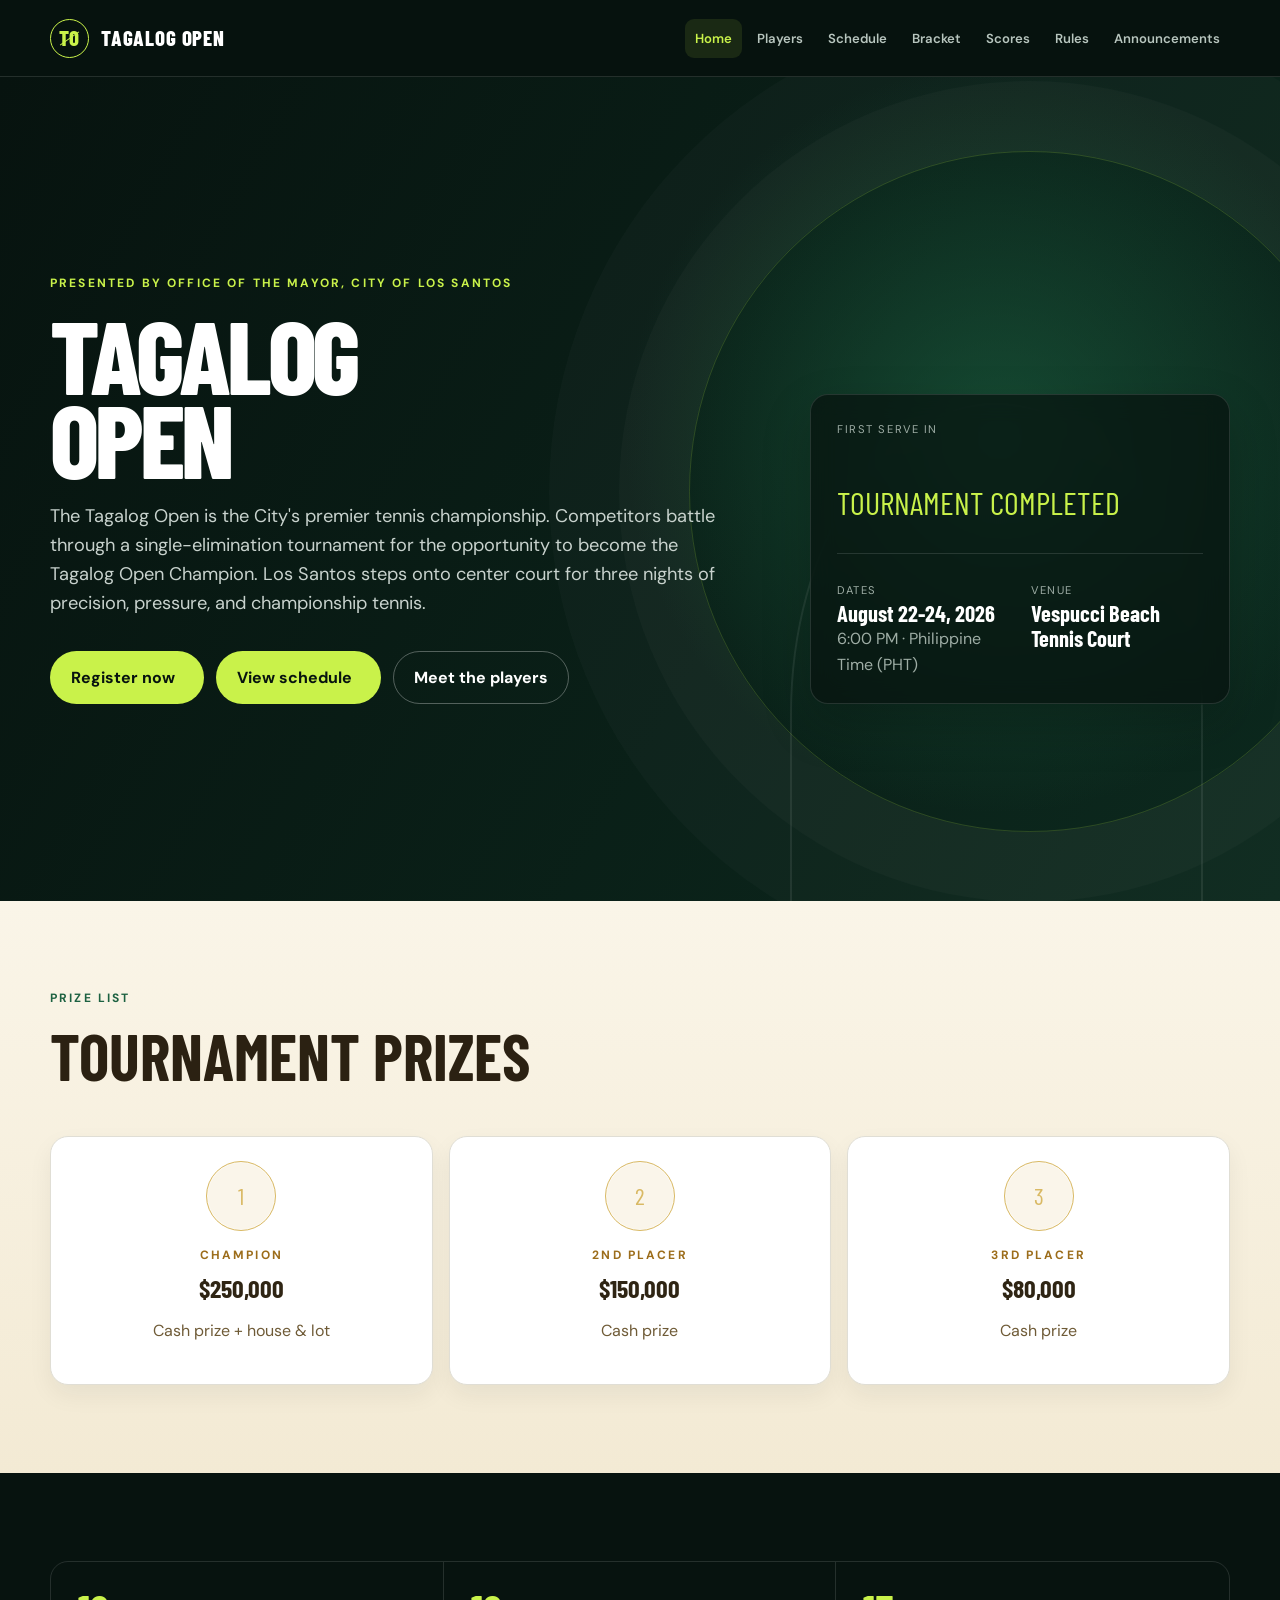
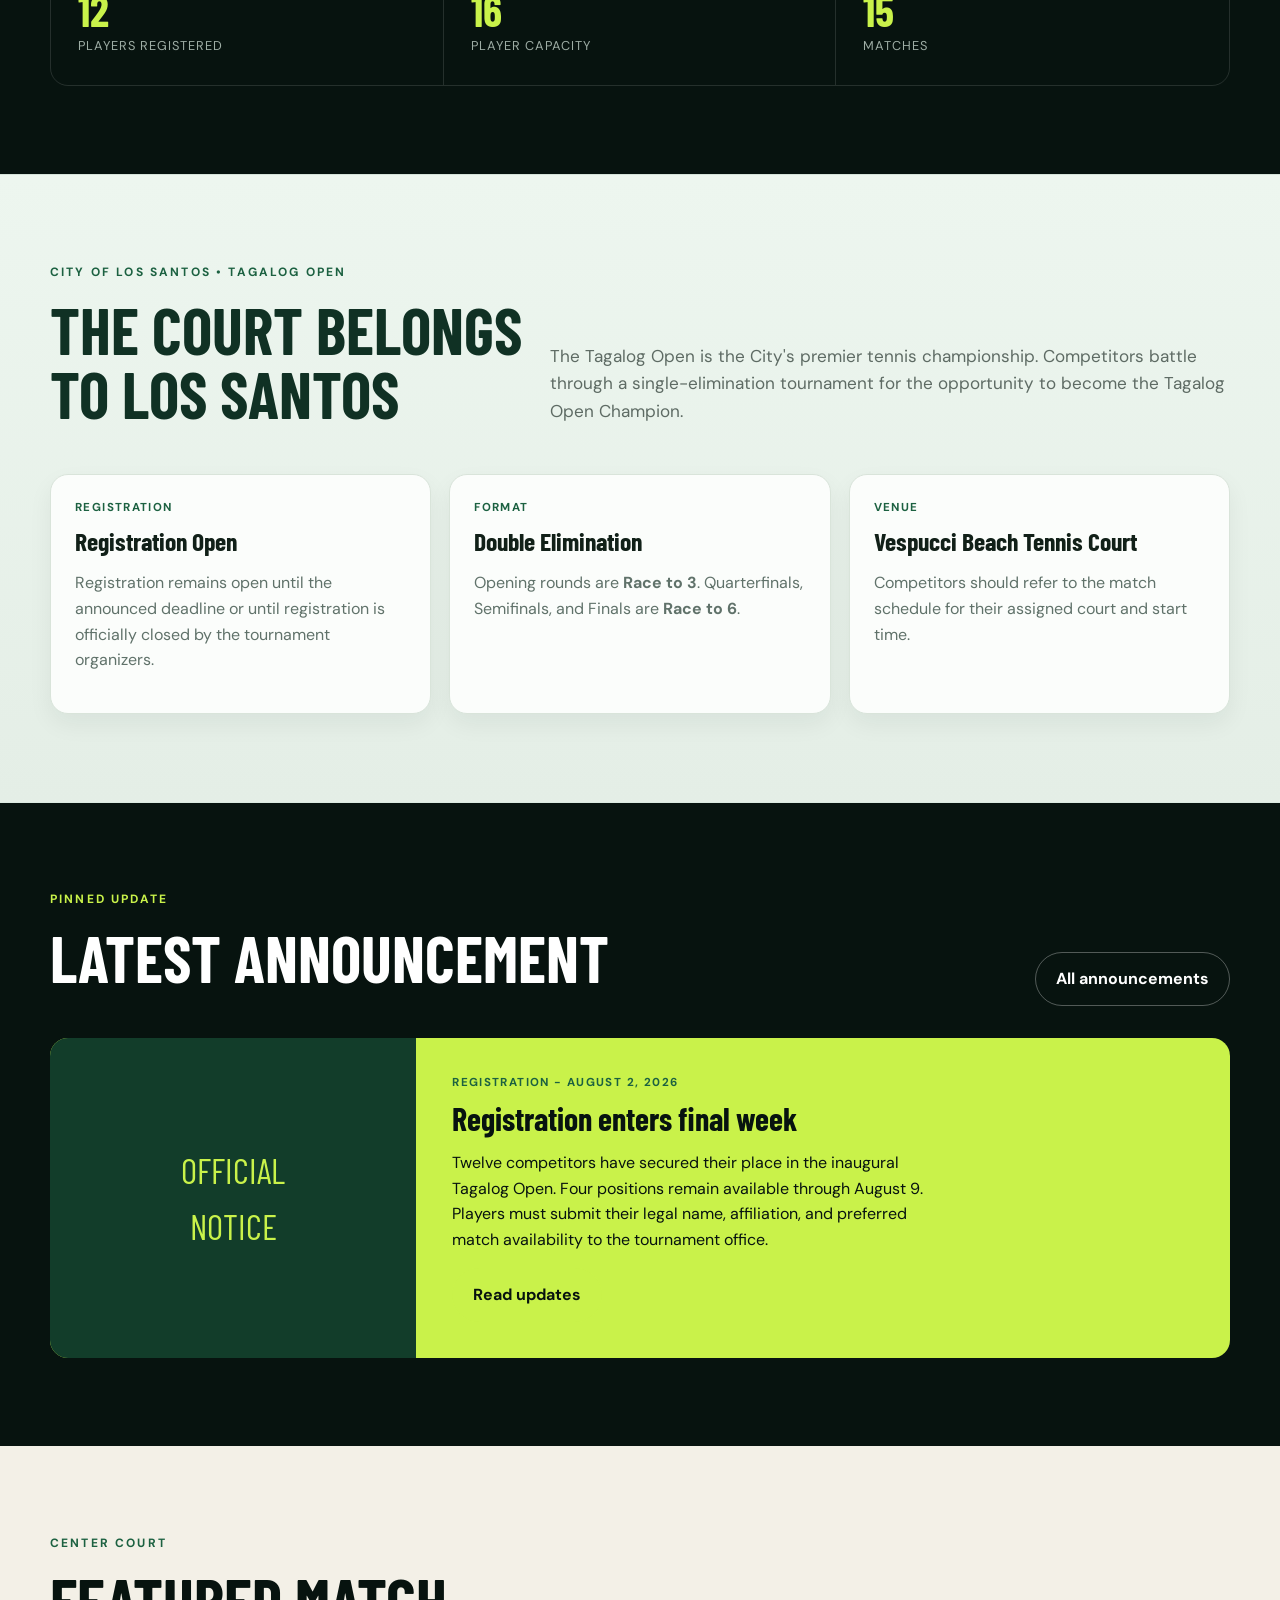
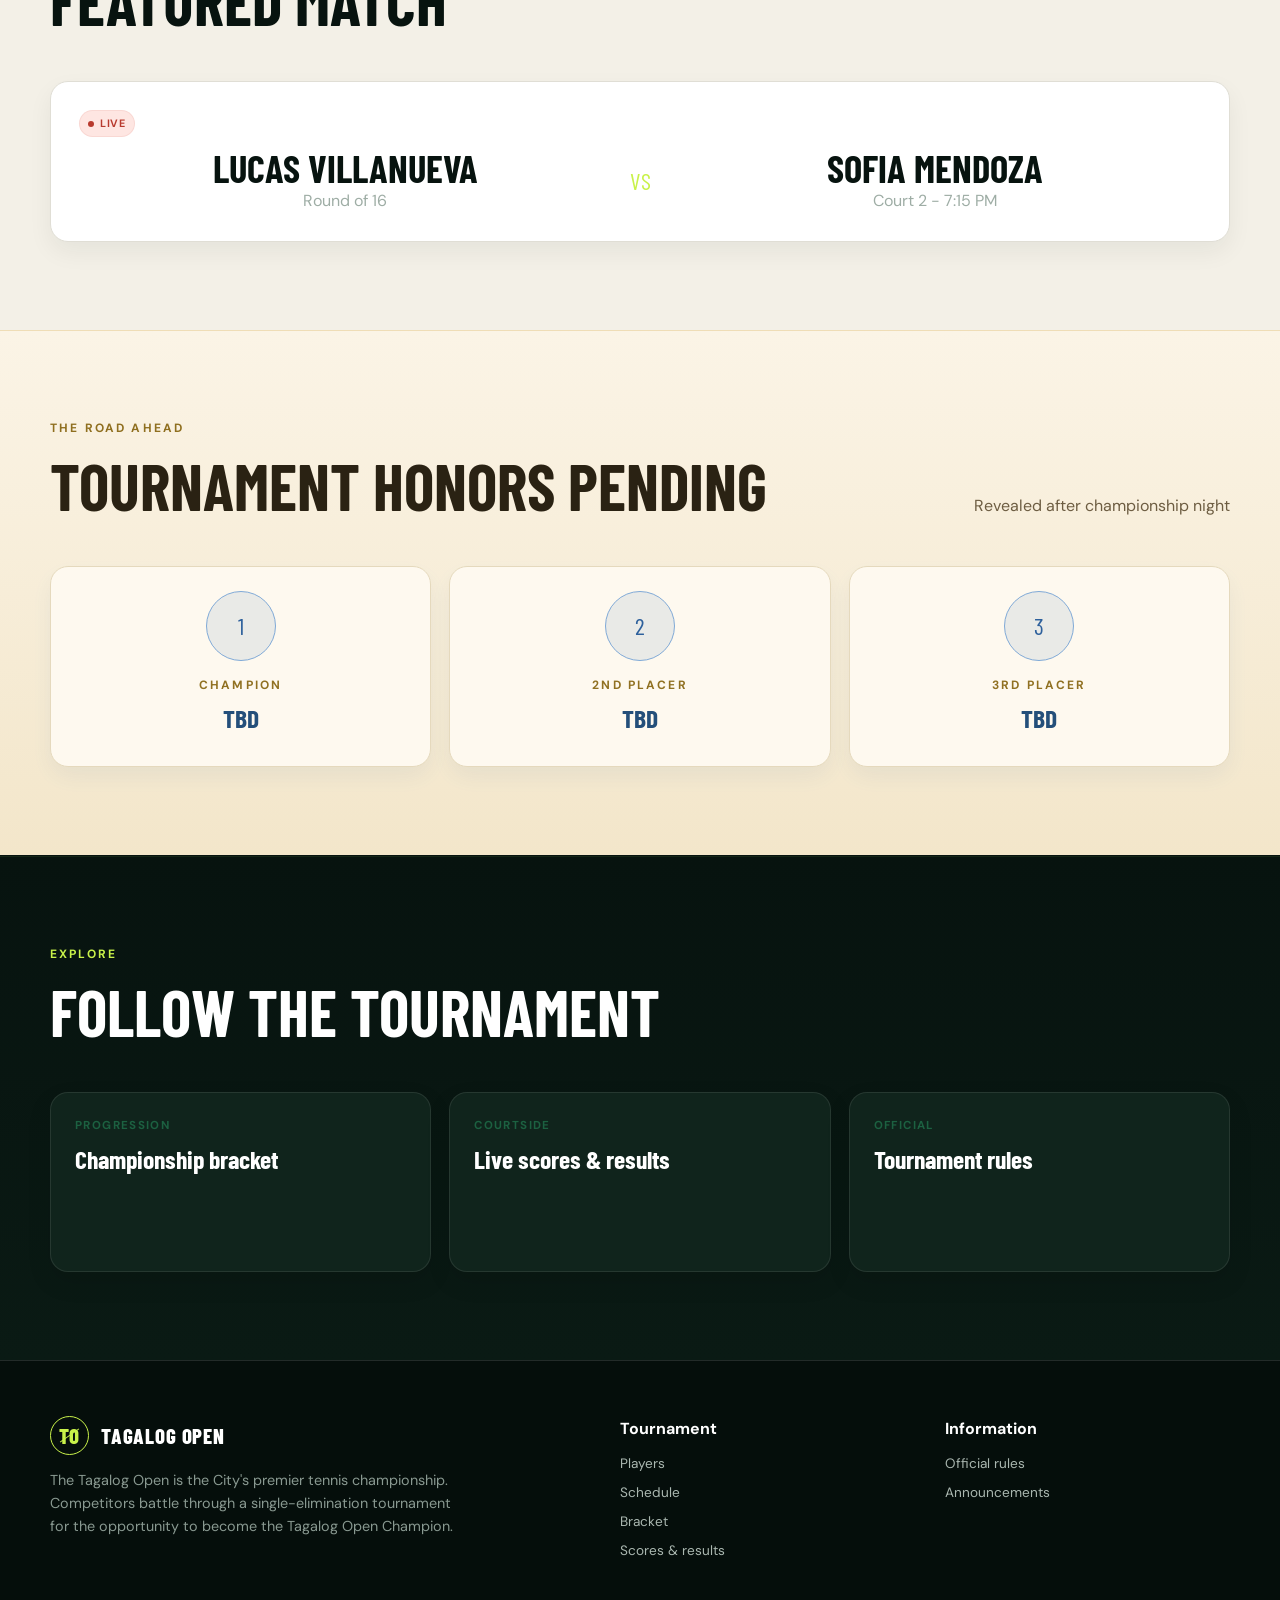
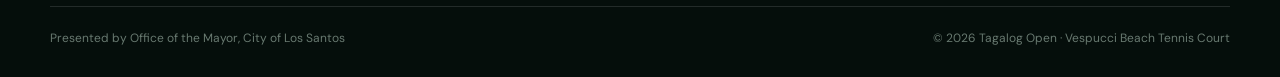
==== commit 08abb505: "push" ====
--- a/index.html
+++ b/index.html
@@ -10,6 +10,8 @@
     >
 
     <title>Tagalog Open | City of Los Santos</title>
+
+    <link rel="icon" href="favicon.svg" type="image/svg+xml">
 
     <!-- db shared site styling -->
     <link rel="stylesheet" href="css/styles.css">
--- a/css/styles.css
+++ b/css/styles.css
@@ -14,29 +14,63 @@
 /* Home page hero, stat cards, and featured sections */
 .hero{min-height:calc(100svh - 76px);display:flex;align-items:center;position:relative;overflow:hidden;padding:70px 0;background:radial-gradient(circle at 78% 44%,rgba(28,97,65,.65),transparent 34%),linear-gradient(120deg,#07130f,#0c291e)}.hero:before{content:'';position:absolute;right:-7%;top:9%;width:53vw;aspect-ratio:1;border:1px solid rgba(201,242,74,.18);border-radius:50%;box-shadow:0 0 0 70px rgba(255,255,255,.025),0 0 0 140px rgba(255,255,255,.018)}.hero:after{content:'';position:absolute;right:6%;bottom:-15%;width:32vw;height:75%;border:2px solid rgba(255,255,255,.08);border-radius:50% 50% 0 0}.hero-grid{position:relative;z-index:1;display:grid;grid-template-columns:1.25fr .75fr;align-items:end;gap:60px}.hero-copy .lead{font-size:1.14rem}.hero-actions{display:flex;gap:12px;margin-top:32px;flex-wrap:wrap}.button{display:inline-flex;align-items:center;justify-content:center;gap:8px;padding:13px 20px;border:1px solid transparent;border-radius:999px;font-weight:700;transition:.2s}.button-primary{background:var(--lime);color:var(--ink)}.button-primary:hover{background:#dcff70;transform:translateY(-2px)}.button-secondary{border-color:rgba(255,255,255,.3);color:#fff}.button-secondary:hover{border-color:var(--lime);color:var(--lime)}.hero-card{background:rgba(7,19,15,.74);border:1px solid var(--line);border-radius:var(--radius);padding:26px;box-shadow:var(--shadow);backdrop-filter:blur(12px)}.hero-card-label{font-size:.7rem;text-transform:uppercase;letter-spacing:.14em;color:var(--muted)}.hero-meta{display:grid;grid-template-columns:1fr 1fr;gap:22px;margin-top:25px;padding-top:22px;border-top:1px solid var(--line)}.hero-meta strong{display:block;font-family:'Barlow Condensed';font-size:1.4rem;line-height:1.1}.countdown{display:grid;grid-template-columns:repeat(4,1fr);gap:8px;margin-top:18px}.count-unit{background:rgba(255,255,255,.05);border-radius:12px;padding:12px 7px;text-align:center}.count-unit strong{font-family:'Barlow Condensed';display:block;font-size:2rem;color:var(--lime);line-height:1}.count-unit span{font-size:.62rem;color:var(--muted);text-transform:uppercase;letter-spacing:.08em}.count-message{color:var(--lime);font-family:'Barlow Condensed';font-size:2rem;text-transform:uppercase;margin:20px 0 0}
 
-.stats-grid{display:grid;grid-template-columns:repeat(4,1fr);border:1px solid var(--line);border-radius:var(--radius);overflow:hidden}.stat{padding:27px;border-right:1px solid var(--line)}.stat:last-child{border:0}.stat strong{display:block;font-family:'Barlow Condensed';font-size:2.7rem;line-height:1;color:var(--lime)}.stat span{font-size:.8rem;color:var(--muted);text-transform:uppercase;letter-spacing:.08em}.cards-3{display:grid;grid-template-columns:repeat(3,1fr);gap:18px}.card{background:#10241c;border:1px solid var(--line);border-radius:var(--radius);padding:24px;transition:.25s}.card:hover{transform:translateY(-3px);border-color:rgba(201,242,74,.35)}.section-soft .card{background:#fff;border-color:#e0ded5;box-shadow:0 10px 24px rgba(20,35,28,.06)}.card-kicker{font-size:.72rem;color:var(--green-2);text-transform:uppercase;letter-spacing:.12em;font-weight:700}.card h3{font-family:'Barlow Condensed';font-size:1.6rem;line-height:1.05;margin:10px 0}.announcement-feature{display:grid;grid-template-columns:.45fr 1fr;background:var(--lime);color:var(--ink);border-radius:var(--radius);overflow:hidden}.announcement-feature .feature-label{display:flex;align-items:center;justify-content:center;min-height:230px;background:var(--green);color:var(--lime);font-family:'Barlow Condensed';font-size:2.2rem;text-transform:uppercase;text-align:center;padding:25px}.feature-body{padding:36px}.feature-body h3{font-family:'Barlow Condensed';font-size:2rem;line-height:1;margin:10px 0}.match-feature{display:grid;grid-template-columns:1fr auto 1fr;align-items:center;text-align:center;gap:28px}.competitor{font-family:'Barlow Condensed';font-size:2.1rem;font-weight:700;text-transform:uppercase}.versus{color:var(--lime);font-family:'Barlow Condensed';font-size:1.5rem}.quick-card{min-height:180px;display:flex;flex-direction:column;justify-content:space-between}.quick-card .arrow{font-size:1.5rem;color:var(--lime)}
+.reveal-section{opacity:0;transform:perspective(1100px) translateY(24px) rotateX(6deg);transform-origin:top center;transition:opacity .75s ease,transform .75s cubic-bezier(.2,.8,.2,1);will-change:opacity,transform}.reveal-section.is-visible{opacity:1;transform:perspective(1100px) translateY(0) rotateX(0)}
+
+.stats-grid{display:grid;grid-template-columns:repeat(3,1fr);border:1px solid var(--line);border-radius:var(--radius);overflow:hidden}.stat{padding:27px;border-right:1px solid var(--line)}.stat:last-child{border:0}.stat strong{display:block;font-family:'Barlow Condensed';font-size:2.7rem;line-height:1;color:var(--lime)}.stat span{font-size:.8rem;color:var(--muted);text-transform:uppercase;letter-spacing:.08em}.cards-3{display:grid;grid-template-columns:repeat(3,1fr);gap:18px}.card{background:#10241c;border:1px solid var(--line);border-radius:var(--radius);padding:24px;transition:.25s}.card:hover{transform:translateY(-3px);border-color:rgba(201,242,74,.35)}.section-soft .card{background:#fff;border-color:#e0ded5;box-shadow:0 10px 24px rgba(20,35,28,.06)}.card-kicker{font-size:.72rem;color:var(--green-2);text-transform:uppercase;letter-spacing:.12em;font-weight:700}.card h3{font-family:'Barlow Condensed';font-size:1.6rem;line-height:1.05;margin:10px 0}.announcement-feature{display:grid;grid-template-columns:.45fr 1fr;background:var(--lime);color:var(--ink);border-radius:var(--radius);overflow:hidden}.announcement-feature .feature-label{display:flex;align-items:center;justify-content:center;min-height:230px;background:var(--green);color:var(--lime);font-family:'Barlow Condensed';font-size:2.2rem;text-transform:uppercase;text-align:center;padding:25px}.feature-body{padding:36px}.feature-body h3{font-family:'Barlow Condensed';font-size:2rem;line-height:1;margin:10px 0}.match-feature{display:grid;grid-template-columns:1fr auto 1fr;align-items:center;text-align:center;gap:28px}.competitor{font-family:'Barlow Condensed';font-size:2.1rem;font-weight:700;text-transform:uppercase;line-height:1}.versus{color:var(--lime);font-family:'Barlow Condensed';font-size:1.5rem}.quick-card{min-height:180px;display:flex;flex-direction:column;justify-content:space-between}.quick-card .arrow{font-size:1.5rem;color:var(--lime)}.featured-match-stack{display:grid;gap:16px}.featured-match-spotlight{padding:28px}.featured-match-spotlight .card-kicker{margin-bottom:12px}.featured-match-spotlight .match-feature{gap:18px}.featured-match-spotlight .competitor{font-size:clamp(1.7rem,3vw,2.4rem)}.featured-match-queue{display:grid;gap:10px}.queue-label{font-size:.72rem;letter-spacing:.14em;text-transform:uppercase;color:var(--green-2);font-weight:800}.mini-match{background:#fff;border:1px solid #e0ded5;border-radius:14px;padding:14px 16px;box-shadow:0 8px 18px rgba(20,35,28,.05)}.mini-match-head,.mini-match-meta{display:flex;justify-content:space-between;gap:12px;align-items:center}.mini-match-head strong{font-family:'Barlow Condensed';font-size:1.15rem;text-transform:uppercase;line-height:1}.mini-match-head span,.mini-match-meta{color:#72807a;font-size:.78rem}.mini-match-vs{margin:8px 0 6px;font-family:'Barlow Condensed';font-size:1rem;color:var(--green-2);text-transform:uppercase;letter-spacing:.08em}
+
+/* Prize section - softer, warmer styling */
+.prize-section{background:linear-gradient(180deg,#faf5e8 0%,#f3ead4 100%);color:#2f2514}.prize-section .section-title{color:#2b2112}.prize-section .muted{color:#6f5b37}.prize-section .eyebrow{color:#9c6d1b}.prize-grid{gap:16px}.prize-card{background:linear-gradient(180deg,#fffdf8 0%,#f7efd9 100%);border-color:#e5c98d;box-shadow:0 14px 30px rgba(117,83,13,.09)}.prize-card:hover{transform:translateY(-3px);border-color:#d6ab53}.prize-icon{border-color:#d6ab53;background:rgba(214,171,83,.12);color:#9a6b13;box-shadow:inset 0 0 0 1px rgba(255,255,255,.35)}
+.featured-matches-section{background:linear-gradient(180deg,#edf6ef 0%,#e4eee6 100%);color:#112018;border-top:1px solid rgba(28,97,65,.08);border-bottom:1px solid rgba(28,97,65,.08)}.featured-matches-section .section-title{color:#103124}.featured-matches-section .eyebrow{color:#2b6a49}.featured-matches-section .muted{color:#60726a}.featured-matches-section .card,.featured-matches-section .mini-match{background:#fbfdfb;border-color:#d9e4da}.featured-matches-section .featured-match-spotlight{background:linear-gradient(180deg,#ffffff 0%,#f8fcf8 100%);box-shadow:0 14px 30px rgba(17,32,24,.07)}.featured-matches-section .queue-label{color:#2b6a49}.honors-section{background:linear-gradient(180deg,#fbf4e6 0%,#f3e6ca 100%);color:#271f10;border-top:1px solid rgba(217,185,100,.2)}.honors-section .section-title{color:#2a2213}.honors-section .muted{color:#6d5d42}.honors-section .eyebrow{color:#8f6f1f}.honors-section .outcome-card.is-final{background:linear-gradient(180deg,#fffdf3 0%,#fff6d9 100%);border-color:#d6bc74}.honors-section .outcome-card.is-pending{background:#fffaf0;border-color:#e5d9bd}.explore-section{background:linear-gradient(180deg,#07130f 0%,#0a1a14 100%);color:#fff;border-top:1px solid rgba(201,242,74,.06)}.explore-section .section-title{color:#fff}.explore-section .eyebrow{color:var(--lime)}.explore-section .muted{color:#a4b0aa}.explore-section .card{background:#10241c;border-color:rgba(255,255,255,.09);box-shadow:0 10px 24px rgba(0,0,0,.1)}.explore-section .card:hover{border-color:rgba(201,242,74,.35)}.explore-section .quick-card .arrow{color:var(--lime)}
 
 /* Shared layouts for inside pages like Players, Schedule, and Rules */
-.page-hero{padding:92px 0 64px;background:linear-gradient(135deg,#0b2b1e,#07130f);position:relative;overflow:hidden}.page-hero:after{content:'';position:absolute;width:360px;height:360px;border:1px solid rgba(201,242,74,.13);border-radius:50%;right:8%;top:-55%}.page-hero .display{font-size:clamp(3.5rem,7vw,6.3rem)}.toolbar{display:flex;flex-wrap:wrap;gap:12px;margin-bottom:28px}.field{position:relative;flex:1;min-width:210px}.field input,.field select{width:100%;height:48px;border:1px solid #d9ded9;background:#fff;color:var(--ink);padding:0 15px;border-radius:12px;outline:none}.field input:focus,.field select:focus{border-color:var(--green-2);box-shadow:0 0 0 3px rgba(28,97,65,.12)}.players-grid{display:grid;grid-template-columns:repeat(3,1fr);gap:18px}.player-card{position:relative}.player-top{display:flex;justify-content:space-between;align-items:start}.avatar{width:58px;height:58px;border-radius:50%;background:var(--green);color:var(--lime);display:grid;place-items:center;font-family:'Barlow Condensed';font-size:1.3rem;font-weight:800}.seed{font-family:'Barlow Condensed';font-size:1.1rem;color:var(--green-2)}.player-card h3{margin:22px 0 2px}.card-footer{display:flex;justify-content:space-between;align-items:center;margin-top:20px;padding-top:16px;border-top:1px solid #e7e7e2}.text-button{background:transparent;border:0;padding:2px;color:var(--green-2);font-weight:700}.badge{display:inline-flex;align-items:center;gap:6px;border-radius:999px;padding:5px 9px;font-size:.67rem;font-weight:700;text-transform:uppercase;letter-spacing:.06em;background:#e8eee9;color:var(--green)}.badge:before{content:'';width:6px;height:6px;border-radius:50%;background:currentColor}.badge-live{background:#fee4e1;color:#c33d33}.badge-upcoming{background:#e8f0e9;color:#286b48}.badge-completed{background:#e5e8e6;color:#526159}.badge-postponed{background:#fff2cf;color:#9b6a00}.badge-cancelled{background:#eee;color:#777}.badge-confirmed,.badge-active{background:#e6f3e4;color:#307340}.badge-pending,.badge-reserve{background:#fff0cd;color:#8c6300}
+.page-hero{padding:92px 0 64px;background:linear-gradient(135deg,#0b2b1e,#07130f);position:relative;overflow:hidden}.page-hero:after{content:'';position:absolute;width:360px;height:360px;border:1px solid rgba(201,242,74,.13);border-radius:50%;right:8%;top:-55%}.page-hero .display{font-size:clamp(3.5rem,7vw,6.3rem)}.toolbar{display:flex;flex-wrap:wrap;gap:12px;margin-bottom:28px}.field{position:relative;flex:1;min-width:210px}.field input,.field select{width:100%;height:48px;border:1px solid #d9ded9;background:#fff;color:var(--ink);padding:0 15px;border-radius:12px;outline:none}.field input:focus,.field select:focus{border-color:var(--green-2);box-shadow:0 0 0 3px rgba(28,97,65,.12)}.players-grid{display:grid;grid-template-columns:repeat(3,1fr);gap:18px}.player-card{position:relative}.player-top{display:flex;justify-content:space-between;align-items:start}.avatar{width:58px;height:58px;border-radius:50%;background:var(--green);color:var(--lime);display:grid;place-items:center;font-family:'Barlow Condensed';font-size:1.3rem;font-weight:800}.seed{font-family:'Barlow Condensed';font-size:1.1rem;color:var(--green-2)}.player-card h3{margin:22px 0 2px}.card-footer{display:flex;justify-content:space-between;align-items:center;margin-top:20px;padding-top:16px;border-top:1px solid #e7e7e2}.text-button{background:transparent;border:0;padding:2px;color:var(--green-2);font-weight:700}.badge{display:inline-flex;align-items:center;gap:6px;border-radius:999px;padding:5px 9px;font-size:.67rem;font-weight:700;text-transform:uppercase;letter-spacing:.06em;background:#edf2ed;color:#48604f;box-shadow:inset 0 0 0 1px rgba(72,96,79,.08)}.badge:before{content:'';width:6px;height:6px;border-radius:50%;background:currentColor}.badge-live{background:#fee6e2;color:#b83a2e;box-shadow:inset 0 0 0 1px rgba(184,58,46,.08)}.badge-upcoming{background:#e7f4ea;color:#2f714b;box-shadow:inset 0 0 0 1px rgba(47,113,75,.08)}.badge-completed{background:#edf1ee;color:#56635d;box-shadow:inset 0 0 0 1px rgba(86,99,93,.08)}.badge-postponed{background:#fff4d6;color:#a07000;box-shadow:inset 0 0 0 1px rgba(160,112,0,.08)}.badge-cancelled{background:#f1e8e8;color:#8b5a5a;box-shadow:inset 0 0 0 1px rgba(139,90,90,.08)}.badge-confirmed,.badge-active{background:#e6f3e4;color:#307340}.badge-pending,.badge-reserve{background:#e8f1ff;color:#2a5e9b;box-shadow:inset 0 0 0 1px rgba(42,94,155,.10)}
 
-.table-wrap{overflow-x:auto;border:1px solid #e0ded5;border-radius:var(--radius);background:#fff}.data-table{width:100%;border-collapse:collapse;min-width:860px}.data-table th{text-align:left;background:#f0efe9;padding:14px 18px;font-size:.7rem;text-transform:uppercase;letter-spacing:.1em;color:#647169}.data-table td{padding:17px 18px;border-top:1px solid #e9e8e2;font-size:.9rem}.data-table tbody tr:hover{background:#f8f8f4}.name-cell{font-weight:700}.mobile-match-list{display:none}.empty-state{text-align:center;padding:64px 20px;border:1px dashed #cbd1cb;border-radius:var(--radius);color:#66736c}.empty-state strong{display:block;font-family:'Barlow Condensed';font-size:1.8rem;color:var(--ink)}
+.table-wrap{overflow-x:auto;border:1px solid #e0ded5;border-radius:var(--radius);background:#fff}.data-table{width:100%;border-collapse:collapse;min-width:860px}.data-table th{text-align:center;background:#f0efe9;padding:14px 18px;font-size:.7rem;text-transform:uppercase;letter-spacing:.1em;color:#647169}.data-table td{text-align:center;padding:17px 18px;border-top:1px solid #e9e8e2;font-size:.9rem;vertical-align:middle}.data-table tbody tr:hover{background:#f8f8f4}.name-cell{font-weight:700}.tbd-state{display:inline-flex;align-items:center;justify-content:center;min-width:54px;padding:4px 10px;border-radius:999px;background:#fff4d2;color:#8a6500;font-size:.72rem;font-weight:800;letter-spacing:.08em;text-transform:uppercase;box-shadow:inset 0 0 0 1px rgba(138,101,0,.12)}.mobile-match-list{display:none}.empty-state{text-align:center;padding:64px 20px;border:1px dashed #cbd1cb;border-radius:var(--radius);color:#66736c}.empty-state strong{display:block;font-family:'Barlow Condensed';font-size:1.8rem;color:var(--ink)}
 
 /* Bracket-specific styling */
-.bracket-shell{overflow-x:auto;padding:12px 0 28px}.bracket{display:flex;gap:34px;min-width:1180px;align-items:stretch}.bracket-round{width:210px;display:flex;flex-direction:column}.bracket-round h3{font-family:'Barlow Condensed';text-transform:uppercase;font-size:1.25rem;color:var(--green);margin:0 0 18px}.round-matches{display:flex;flex:1;flex-direction:column;justify-content:space-around;gap:14px}.bracket-match{background:#fff;border:1px solid #dfe2dc;border-radius:12px;box-shadow:0 7px 18px rgba(0,0,0,.05);position:relative}.bracket-match:after{content:'';position:absolute;right:-35px;top:50%;width:34px;border-top:1px solid #aab5ad}.bracket-round:last-child .bracket-match:after{display:none}.bracket-player{padding:10px 12px;font-size:.82rem;display:flex;justify-content:space-between;gap:6px}.bracket-player+.bracket-player{border-top:1px solid #e5e7e3}.bracket-player.winner{font-weight:700;color:var(--green-2);background:#f0f8ed}.bracket-player.tbd{color:#9ba39e}.champion-round .bracket-match{border-color:var(--gold);background:#fffbef}.champion-round h3{color:#9b761a}
+.bracket-shell{overflow-x:auto;padding:12px 0 28px}.bracket{display:flex;gap:34px;min-width:1620px;align-items:stretch}.bracket-round{width:210px;display:flex;flex-direction:column}.bracket-round h3{font-family:'Barlow Condensed';text-transform:uppercase;font-size:1.25rem;color:var(--green);margin:0 0 18px;text-align:center}.round-matches{display:flex;flex:1;flex-direction:column;justify-content:space-around;gap:14px}.bracket-match{background:#fff;border:1px solid #dfe2dc;border-radius:12px;box-shadow:0 7px 18px rgba(0,0,0,.05);position:relative}.bracket-match:after{content:'';position:absolute;right:-35px;top:50%;width:34px;border-top:1px solid #aab5ad}.bracket-round:last-child .bracket-match:after{display:none}.bracket-player{padding:10px 12px;font-size:.82rem;display:flex;justify-content:space-between;gap:6px}.bracket-player+.bracket-player{border-top:1px solid #e5e7e3}.bracket-player.winner{font-weight:700;color:#9b761a;background:#fff8dd}.bracket-player.tbd{color:#9ba39e}.champion-round{width:250px}.champion-round h3{color:#fff;background:linear-gradient(180deg,#8b6516 0%,#d4a92d 100%);border-radius:999px;padding:12px 14px;box-shadow:0 12px 24px rgba(212,169,45,.18)}.champion-round .bracket-match{border:2px solid var(--gold);background:linear-gradient(180deg,#fffef6 0%,#fff7dd 100%);box-shadow:0 14px 30px rgba(180,144,39,.14)}.champion-winner{min-height:180px}.bracket-champion{min-height:180px;display:flex;flex-direction:column;align-items:center;justify-content:center;text-align:center;padding:24px;width:100%}.champion-badge{font-family:'Barlow Condensed';font-size:1rem;letter-spacing:.12em;text-transform:uppercase;color:#9b761a;background:rgba(217,185,100,.18);padding:8px 14px;border-radius:999px;margin-bottom:14px}.champion-name{font-family:'Barlow Condensed';font-size:2.4rem;line-height:1;color:var(--ink);text-transform:uppercase}.champion-name.tbd{color:#9ba39e}.bracket-champion p{margin:10px 0 0;color:#7a6a42;font-size:.86rem}.empty-bracket-slot{display:grid;place-items:center;min-height:76px;background:#fbfbf8;color:#a0a79f;font-size:.78rem;font-weight:700;letter-spacing:.08em;text-transform:uppercase}
 
 /* Results tabs, rule accordions, announcements, and modal windows */
 .tabs{display:flex;gap:8px;margin-bottom:26px;border-bottom:1px solid #dcded8}.tab{background:none;border:0;padding:12px 16px;border-bottom:3px solid transparent;color:#738078;font-weight:700}.tab.active{color:var(--green);border-color:var(--green)}.tab-panel[hidden]{display:none}.result-grid{display:grid;grid-template-columns:repeat(2,1fr);gap:18px}.result-card{background:#fff;border:1px solid #e0ded5;border-radius:var(--radius);overflow:hidden}.result-head{display:flex;justify-content:space-between;padding:15px 19px;background:#f5f4ef}.score-line{display:grid;grid-template-columns:1fr auto;gap:15px;padding:13px 19px}.score-line+.score-line{border-top:1px solid #ecebe6}.score-line.winner{font-weight:700;color:var(--green-2)}.result-foot{display:flex;justify-content:space-between;align-items:center;padding:13px 19px;background:#faf9f5;font-size:.78rem;color:#6f7973}
 
 .rules-list{display:grid;gap:12px}.accordion{background:#fff;border:1px solid #deded7;border-radius:14px;overflow:hidden}.accordion h2{margin:0}.accordion-trigger{width:100%;display:flex;justify-content:space-between;align-items:center;text-align:left;padding:19px 22px;border:0;background:#fff;color:var(--ink);font-family:'Barlow Condensed';font-size:1.35rem;font-weight:700}.accordion-trigger span:last-child{color:var(--green-2);font-family:'DM Sans';transition:.2s}.accordion.open .accordion-trigger span:last-child{transform:rotate(45deg)}.accordion-content{padding:0 22px 20px;color:#57645c}.accordion-content[hidden]{display:none}.rules-meta{display:flex;justify-content:space-between;gap:20px;padding:18px 22px;background:#e5ebdf;border-radius:14px;margin-bottom:25px}
 
-.announcement-list{display:grid;gap:18px}.announcement-card{background:#fff;color:var(--ink);border:1px solid #e0ded5;border-radius:var(--radius);padding:27px;position:relative}.announcement-card.pinned{border-left:5px solid var(--gold)}.announcement-card h2{font-family:'Barlow Condensed';font-size:2rem;line-height:1;margin:12px 0}.announcement-meta{display:flex;align-items:center;gap:10px;flex-wrap:wrap;color:#737e78;font-size:.8rem}.pin-label{color:#946f13;font-weight:700;text-transform:uppercase;letter-spacing:.08em}.announcement-card p{color:#536158;max-width:840px}.modal{position:fixed;inset:0;z-index:500;display:grid;place-items:center;padding:20px;background:rgba(2,9,6,.82);backdrop-filter:blur(7px)}.modal[hidden]{display:none}.modal-panel{width:min(100%,570px);max-height:90vh;overflow:auto;background:var(--cream);color:var(--ink);border-radius:var(--radius);box-shadow:var(--shadow);padding:30px;position:relative}.modal-close{position:absolute;right:15px;top:15px;width:40px;height:40px;border:0;border-radius:50%;background:#e3e3dc;font-size:1.3rem}.modal-title{font-family:'Barlow Condensed';font-size:2.4rem;line-height:1;margin:20px 0 5px}.detail-grid{display:grid;grid-template-columns:1fr 1fr;gap:14px;margin:24px 0}.detail{background:#fff;border-radius:12px;padding:13px}.detail small{display:block;color:#78837c;text-transform:uppercase;letter-spacing:.08em}.detail strong{display:block;margin-top:4px}.outcomes{display:grid;grid-template-columns:repeat(3,1fr);gap:18px}.outcome-card{text-align:center}.outcome-icon{width:70px;height:70px;margin:0 auto 15px;border:1px solid var(--gold);border-radius:50%;display:grid;place-items:center;font-family:'Barlow Condensed';color:var(--gold);font-size:1.5rem}.outcome-card.tbd{opacity:.65}
+.announcement-list{display:grid;gap:18px}.announcement-card{background:#fff;color:var(--ink);border:1px solid #e0ded5;border-radius:var(--radius);padding:27px;position:relative;overflow:hidden;display:grid;grid-template-columns:minmax(0,1fr) 240px;gap:20px;align-items:start}.announcement-card:before{content:'';position:absolute;inset:0 auto 0 0;width:4px;background:transparent}.announcement-card.pinned{border-left:5px solid var(--gold);box-shadow:0 12px 26px rgba(141,104,24,.08)}.announcement-card.urgent{background:linear-gradient(180deg,#fff7f4 0%,#fff2ee 100%);border-color:#efb4a4;box-shadow:0 14px 30px rgba(174,72,44,.10)}.announcement-card.urgent:before{background:linear-gradient(180deg,#d85a3c 0%,#b63d27 100%)}.announcement-card-main{min-width:0}.announcement-feature-layout{display:grid;grid-template-columns:minmax(0,1fr) 220px;gap:22px;align-items:start}.announcement-feature-copy{min-width:0}.announcement-feature-thumb{display:block;position:relative;width:220px;height:180px;padding:0;border:0;background:none;border-radius:18px;overflow:hidden;cursor:pointer;box-shadow:0 10px 24px rgba(20,35,28,.12);align-self:start}.announcement-feature-thumb img{display:block;width:100%;height:100%;object-fit:cover}.announcement-feature-thumb span{position:absolute;right:12px;bottom:12px;background:rgba(7,19,15,.72);color:#fff;padding:7px 10px;border-radius:999px;font-size:.72rem;font-weight:700;letter-spacing:.08em;text-transform:uppercase;backdrop-filter:blur(8px)}.announcement-photo{display:block;width:100%;height:100%;padding:0;border:0;background:none;text-align:left;border-radius:18px;overflow:hidden;cursor:pointer;box-shadow:0 10px 24px rgba(20,35,28,.1)}.announcement-photo img{display:block;width:100%;height:100%;object-fit:cover;transition:transform .25s ease}.announcement-card:hover .announcement-photo img,.announcement-feature-thumb:hover img{transform:scale(1.03)}.announcement-card h2{font-family:'Barlow Condensed';font-size:2rem;line-height:1;margin:12px 0}.announcement-meta{display:flex;align-items:center;gap:10px;flex-wrap:wrap;color:#737e78;font-size:.8rem}.announcement-flags{display:flex;align-items:center;gap:8px;flex-wrap:wrap;margin-right:4px}.pin-label,.urgent-label{display:inline-flex;align-items:center;gap:6px;border-radius:999px;padding:5px 10px;font-size:.68rem;font-weight:800;text-transform:uppercase;letter-spacing:.08em}.pin-label{background:rgba(201,160,61,.14);color:#946f13}.urgent-label{background:rgba(214,78,47,.12);color:#b63d27}.announcement-card.urgent h2{color:#8f2f1f}.announcement-card p{color:#536158;max-width:840px}.announcement-open{margin-top:8px}.multiline-copy{white-space:pre-line}.announcement-modal-photo{display:block;width:100%;max-height:320px;object-fit:cover;border-radius:16px;margin-bottom:18px}.announcement-modal-meta{display:flex;align-items:center;gap:10px;flex-wrap:wrap;margin-bottom:10px;color:#6f7973;font-size:.78rem}.modal{position:fixed;inset:0;z-index:500;display:grid;place-items:center;padding:20px;background:rgba(2,9,6,.82);backdrop-filter:blur(7px)}.modal[hidden]{display:none}.modal-panel{width:min(100%,570px);max-height:90vh;overflow:auto;background:var(--cream);color:var(--ink);border-radius:var(--radius);box-shadow:var(--shadow);padding:30px;position:relative}.modal-close{position:absolute;right:15px;top:15px;width:40px;height:40px;border:0;border-radius:50%;background:#e3e3dc;font-size:1.3rem}.modal-title{font-family:'Barlow Condensed';font-size:2.4rem;line-height:1;margin:20px 0 5px}.detail-grid{display:grid;grid-template-columns:1fr 1fr;gap:14px;margin:24px 0}.detail{background:#fff;border-radius:12px;padding:13px}.detail small{display:block;color:#78837c;text-transform:uppercase;letter-spacing:.08em}.detail strong{display:block;margin-top:4px}.outcomes{display:grid;grid-template-columns:repeat(3,1fr);gap:18px}.outcome-card{text-align:center}.outcome-icon{width:70px;height:70px;margin:0 auto 15px;border:1px solid var(--gold);border-radius:50%;display:grid;place-items:center;font-family:'Barlow Condensed';color:var(--gold);font-size:1.5rem}.outcome-card.is-pending{opacity:.98;background:linear-gradient(180deg,#f7fbff 0%,#eaf3ff 100%);border-color:#a8c7ea;box-shadow:0 10px 24px rgba(55,99,148,.08)}.outcome-card.is-pending .outcome-icon{background:rgba(42,94,155,.10);border-color:#7ea9d8;color:#2a5e9b}.outcome-card.is-pending h3{color:#204c79}.outcome-card.is-final{background:linear-gradient(180deg,#fffdf3 0%,#fff8d8 100%);border-color:#d9b964;box-shadow:0 14px 30px rgba(180,144,39,.16)}.outcome-card.is-final .outcome-icon{background:rgba(217,185,100,.16)}.outcome-card.is-final h3{color:var(--ink)}
 
 /* Shared footer */
 .site-footer{padding:55px 0 28px;background:#050e0b;border-top:1px solid var(--line)}.footer-grid{display:grid;grid-template-columns:1.3fr .7fr .7fr;gap:40px}.footer-copy{color:#899991;max-width:420px;font-size:.9rem}.footer-links{display:grid;gap:7px;font-size:.85rem;color:#aab7b0}.footer-links a:hover{color:var(--lime)}.footer-title{color:#fff;font-weight:700;margin-bottom:12px}.footer-bottom{display:flex;justify-content:space-between;margin-top:45px;padding-top:22px;border-top:1px solid var(--line);font-size:.75rem;color:#687970}
 
 /* Responsive adjustments for tablets and phones */
-@media(max-width:900px){.nav-links{position:fixed;inset:76px 0 auto;background:#07130f;padding:22px;display:none;flex-direction:column;align-items:stretch;border-bottom:1px solid var(--line)}.nav-links.open{display:flex}.nav-links a{font-size:1rem;padding:12px}.menu-toggle{display:block}.hero-grid{grid-template-columns:1fr}.hero-card{max-width:580px}.stats-grid{grid-template-columns:1fr 1fr}.stat:nth-child(2){border-right:0}.stat:nth-child(-n+2){border-bottom:1px solid var(--line)}.cards-3,.players-grid{grid-template-columns:1fr 1fr}.result-grid{grid-template-columns:1fr}.footer-grid{grid-template-columns:1fr 1fr}.footer-grid>div:first-child{grid-column:1/-1}}
-@media(max-width:640px){.container{width:min(calc(100% - 28px),var(--max))}.section{padding:64px 0}.section-heading{align-items:start;flex-direction:column}.display{font-size:3.75rem}.hero{min-height:auto;padding:60px 0}.hero:before{width:100vw}.hero-grid{gap:35px}.hero-card{padding:20px}.hero-meta{grid-template-columns:1fr}.announcement-feature{grid-template-columns:1fr}.announcement-feature .feature-label{min-height:100px}.feature-body{padding:25px}.cards-3,.players-grid{grid-template-columns:1fr}.match-feature{grid-template-columns:1fr;gap:8px}.versus{font-size:1rem}.stats-grid{grid-template-columns:1fr 1fr}.stat{padding:20px}.stat strong{font-size:2.2rem}.page-hero{padding:65px 0 45px}.toolbar{display:grid;grid-template-columns:1fr 1fr}.field{min-width:0}.field:first-child{grid-column:1/-1}.table-wrap{display:none}.mobile-match-list{display:grid;gap:12px}.mobile-match{background:#fff;border:1px solid #e0ded5;border-radius:14px;padding:17px}.mobile-match-head,.mobile-match-meta{display:flex;justify-content:space-between;align-items:center;gap:10px}.mobile-match-players{font-family:'Barlow Condensed';font-size:1.3rem;line-height:1.2;margin:14px 0}.mobile-match-meta{font-size:.75rem;color:#6d7972}.outcomes{grid-template-columns:1fr}.footer-grid{grid-template-columns:1fr}.footer-grid>div:first-child{grid-column:auto}.footer-bottom{flex-direction:column;gap:8px}.detail-grid{grid-template-columns:1fr}.modal-panel{padding:24px 20px}.rules-meta{flex-direction:column}.count-unit strong{font-size:1.65rem}}
+@media(max-width:900px){.nav-links{position:fixed;inset:76px 0 auto;background:#07130f;padding:22px;display:none;flex-direction:column;align-items:stretch;border-bottom:1px solid var(--line)}.nav-links.open{display:flex}.nav-links a{font-size:1rem;padding:12px}.menu-toggle{display:block}.hero-grid{grid-template-columns:1fr}.hero-card{max-width:580px}.stats-grid{grid-template-columns:1fr 1fr}.stat:nth-child(2){border-right:0}.stat:nth-child(3){grid-column:1/-1;border-right:0}.stat:nth-child(-n+2){border-bottom:1px solid var(--line)}.cards-3,.players-grid{grid-template-columns:1fr 1fr}.result-grid{grid-template-columns:1fr}.footer-grid{grid-template-columns:1fr 1fr}.footer-grid>div:first-child{grid-column:1/-1}}
+@media(max-width:640px){.container{width:min(calc(100% - 28px),var(--max))}.section{padding:64px 0}.section-heading{align-items:start;flex-direction:column}.display{font-size:3.75rem}.hero{min-height:auto;padding:60px 0}.hero:before{width:100vw}.hero-grid{gap:35px}.hero-card{padding:20px}.hero-meta{grid-template-columns:1fr}.announcement-feature{grid-template-columns:1fr}.announcement-feature .feature-label{min-height:100px}.announcement-feature-layout,.announcement-card{grid-template-columns:1fr}.announcement-feature-thumb,.announcement-photo{width:100%;height:190px}.feature-body{padding:25px}.cards-3,.players-grid{grid-template-columns:1fr}.match-feature{grid-template-columns:1fr;gap:8px}.versus{font-size:1rem}.featured-match-spotlight{padding:20px}.featured-match-spotlight .match-feature{grid-template-columns:1fr;gap:8px;text-align:left}.featured-match-queue{gap:8px}.mini-match-head,.mini-match-meta{flex-direction:column;align-items:flex-start}.stats-grid{grid-template-columns:1fr}.stat{padding:20px;border-right:0}.stat strong{font-size:2.2rem}.page-hero{padding:65px 0 45px}.toolbar{display:grid;grid-template-columns:1fr 1fr}.field{min-width:0}.field:first-child{grid-column:1/-1}.table-wrap{display:none}.mobile-match-list{display:grid;gap:12px}.mobile-match{background:#fff;border:1px solid #e0ded5;border-radius:14px;padding:17px}.mobile-match-head,.mobile-match-meta{display:flex;justify-content:space-between;align-items:center;gap:10px}.mobile-match-players{font-family:'Barlow Condensed';font-size:1.3rem;line-height:1.2;margin:14px 0}.mobile-match-meta{font-size:.75rem;color:#6d7972}.outcomes{grid-template-columns:1fr}.footer-grid{grid-template-columns:1fr}.footer-grid>div:first-child{grid-column:auto}.footer-bottom{flex-direction:column;gap:8px}.detail-grid{grid-template-columns:1fr}.modal-panel{padding:24px 20px}.rules-meta{flex-direction:column}.count-unit strong{font-size:1.65rem}}
+
+/* Announcement image fit overrides */
+.announcement-feature-thumb img,
+.announcement-photo img,
+.announcement-modal-photo {
+  object-fit: contain;
+  background: #f7f4ea;
+}
+
+.announcement-feature-thumb img,
+.announcement-photo img {
+  padding: 10px;
+}
+
+.announcement-modal-photo {
+  width: 100%;
+  max-height: 70vh;
+  padding: 12px;
+}
 
 /* Accessibility: disables motion-heavy transitions for users who prefer reduced motion */
-@media(prefers-reduced-motion:reduce){*{scroll-behavior:auto!important;transition:none!important}}
+@media(prefers-reduced-motion:reduce){*{scroll-behavior:auto!important;transition:none!important}.reveal-section{opacity:1;transform:none}}
+
+/* Schedule score and winner presentation */
+.data-table{min-width:1040px}
+.schedule-score{display:grid;place-items:center;gap:0;min-width:74px;white-space:nowrap}.score-line-simple{display:block;font-family:'DM Sans',sans-serif;font-size:.95rem;line-height:1.15;color:#4f5c57;font-weight:600;letter-spacing:0;text-align:center;font-variant-numeric:tabular-nums;text-rendering:optimizeLegibility}.score-legacy{font-family:'DM Sans',sans-serif;font-size:.95rem;line-height:1.15;color:#4f5c57;font-weight:600}.winner-pill{display:inline-flex;align-items:center;justify-content:center;min-width:108px;padding:6px 11px;border-radius:999px;background:#fff1cb;color:#9b761a;font-size:.76rem;font-weight:800;letter-spacing:.05em;text-transform:uppercase;box-shadow:inset 0 0 0 1px rgba(155,118,26,.10)}.winner-pill.tbd{background:#edf1ee;color:#7b857f;box-shadow:inset 0 0 0 1px rgba(123,133,127,.10)}.mobile-match-score,.mobile-match-winner{display:flex;justify-content:space-between;gap:12px;align-items:center;padding:10px 0;border-top:1px solid #ecebe6;font-size:.78rem;color:#6d7972}.mobile-match-score strong,.mobile-match-winner strong{font-family:'Barlow Condensed';font-size:1.15rem;line-height:1;color:var(--ink)}.mobile-match-winner strong.tbd{color:#7b857f;background:#edf1ee;border-radius:999px;padding:5px 10px}
+
+/* Loading states shown while Google Sheets data is being fetched */
+.loading-overlay{position:fixed;inset:0;z-index:999;background:rgba(7,19,15,.62);backdrop-filter:blur(8px);display:grid;place-items:center;padding:20px;pointer-events:none}.page-loading-panel{width:min(100%,1120px);background:#f5f2ea;border:1px solid #e1d9c8;border-radius:24px;box-shadow:0 18px 40px rgba(20,35,28,.18);padding:28px}.page-loading{display:flex;align-items:center;gap:18px;padding:0 0 24px}.page-loading .eyebrow{color:#2b6a49}.loading-spinner{width:24px;height:24px;border-radius:50%;border:3px solid rgba(28,97,65,.14);border-top-color:var(--green-2);animation:spin .8s linear infinite;flex:none}.loading-title{font-family:'Barlow Condensed';font-size:clamp(2rem,4vw,3rem);line-height:1;margin:.15em 0 .25em;color:#102018}.loading-copy{max-width:560px;color:#5f6c65;margin:0;font-size:1rem}.loading-copy,.loading-copy *{color:#5f6c65}.loading-skeleton-grid{display:grid;grid-template-columns:repeat(3,1fr);gap:16px}.loading-skeleton-card{background:#fff;border:1px solid #e7e3da;border-radius:18px;padding:18px;min-height:112px;box-shadow:0 10px 24px rgba(20,35,28,.05)}.skeleton-line{height:14px;border-radius:999px;background:linear-gradient(90deg,#ece8df 25%,#f7f3ea 37%,#ece8df 63%);background-size:400% 100%;animation:skeleton-shine 1.2s ease-in-out infinite}.skeleton-line+.skeleton-line{margin-top:10px}.skeleton-line.wide{width:100%}.skeleton-line.medium{width:72%}.skeleton-line.short{width:46%}@keyframes spin{to{transform:rotate(360deg)}}@keyframes skeleton-shine{0%{background-position:100% 0}100%{background-position:0 0}}
+
+
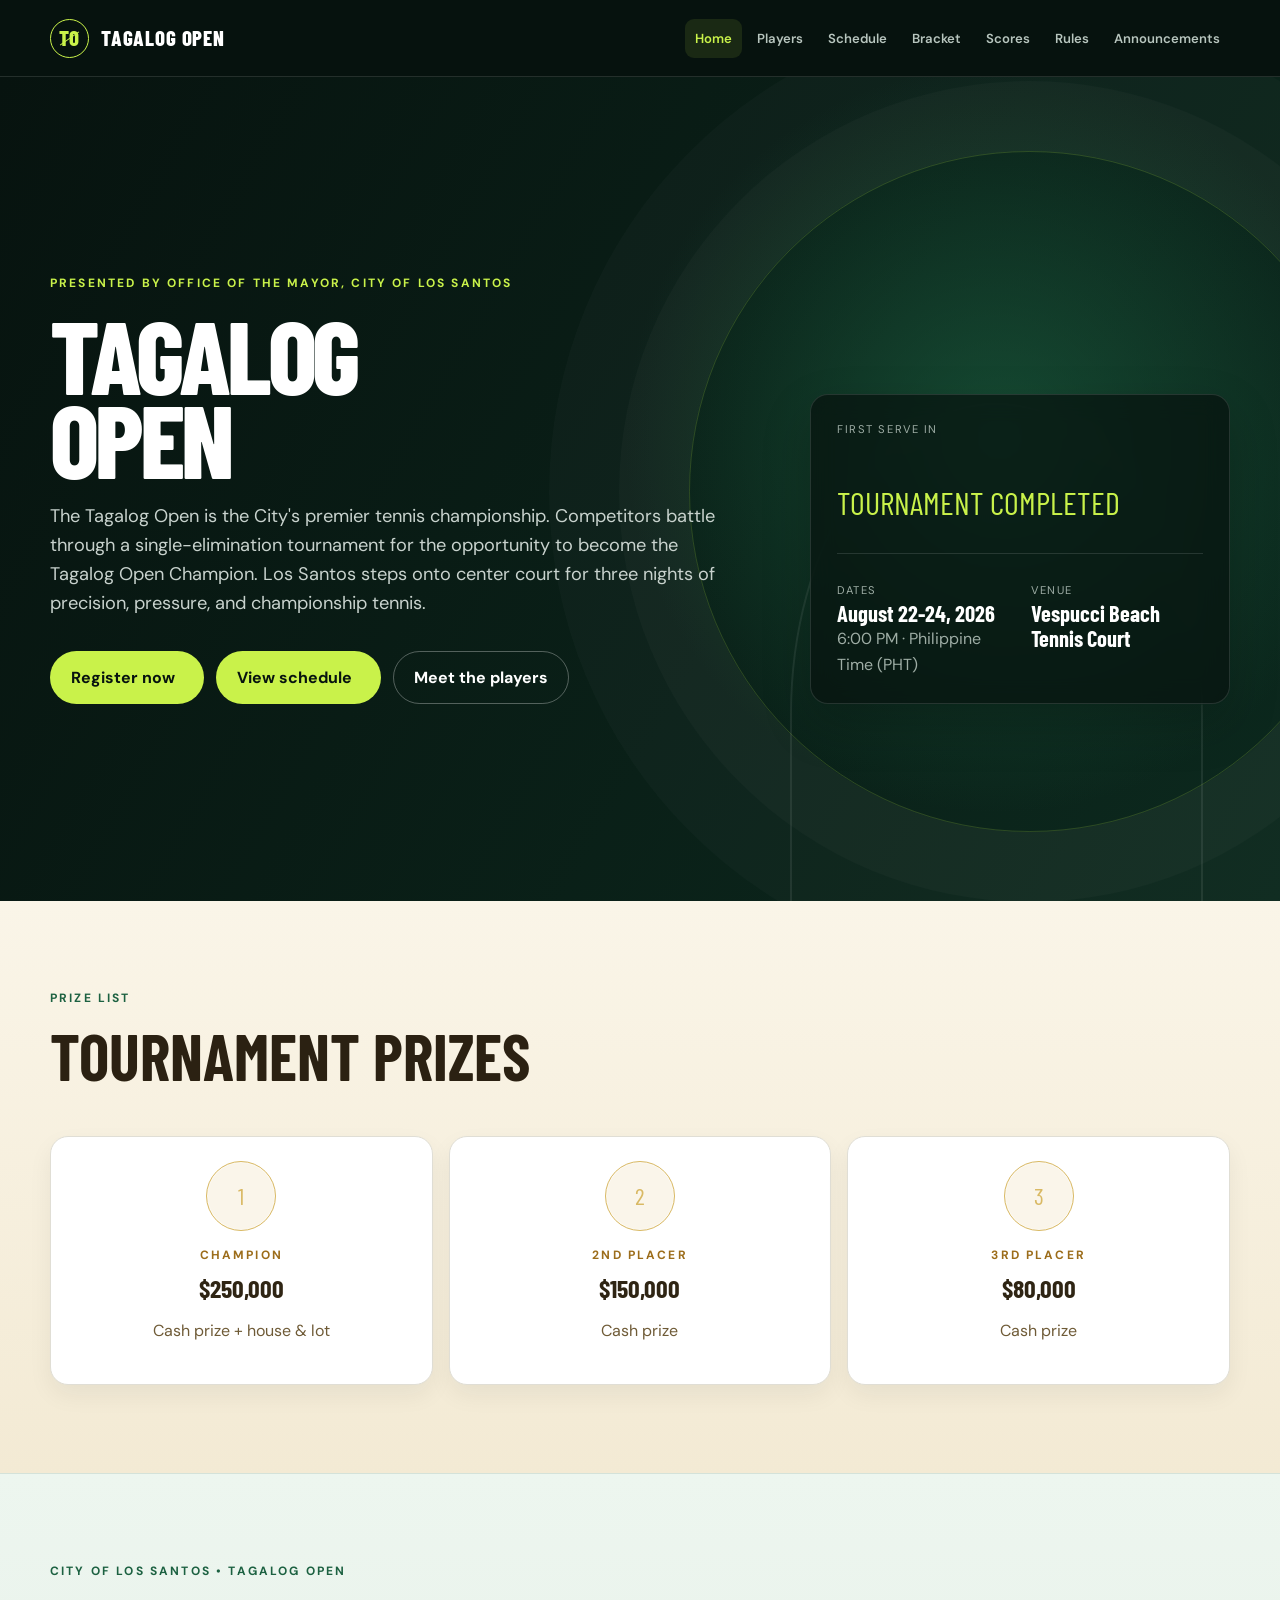
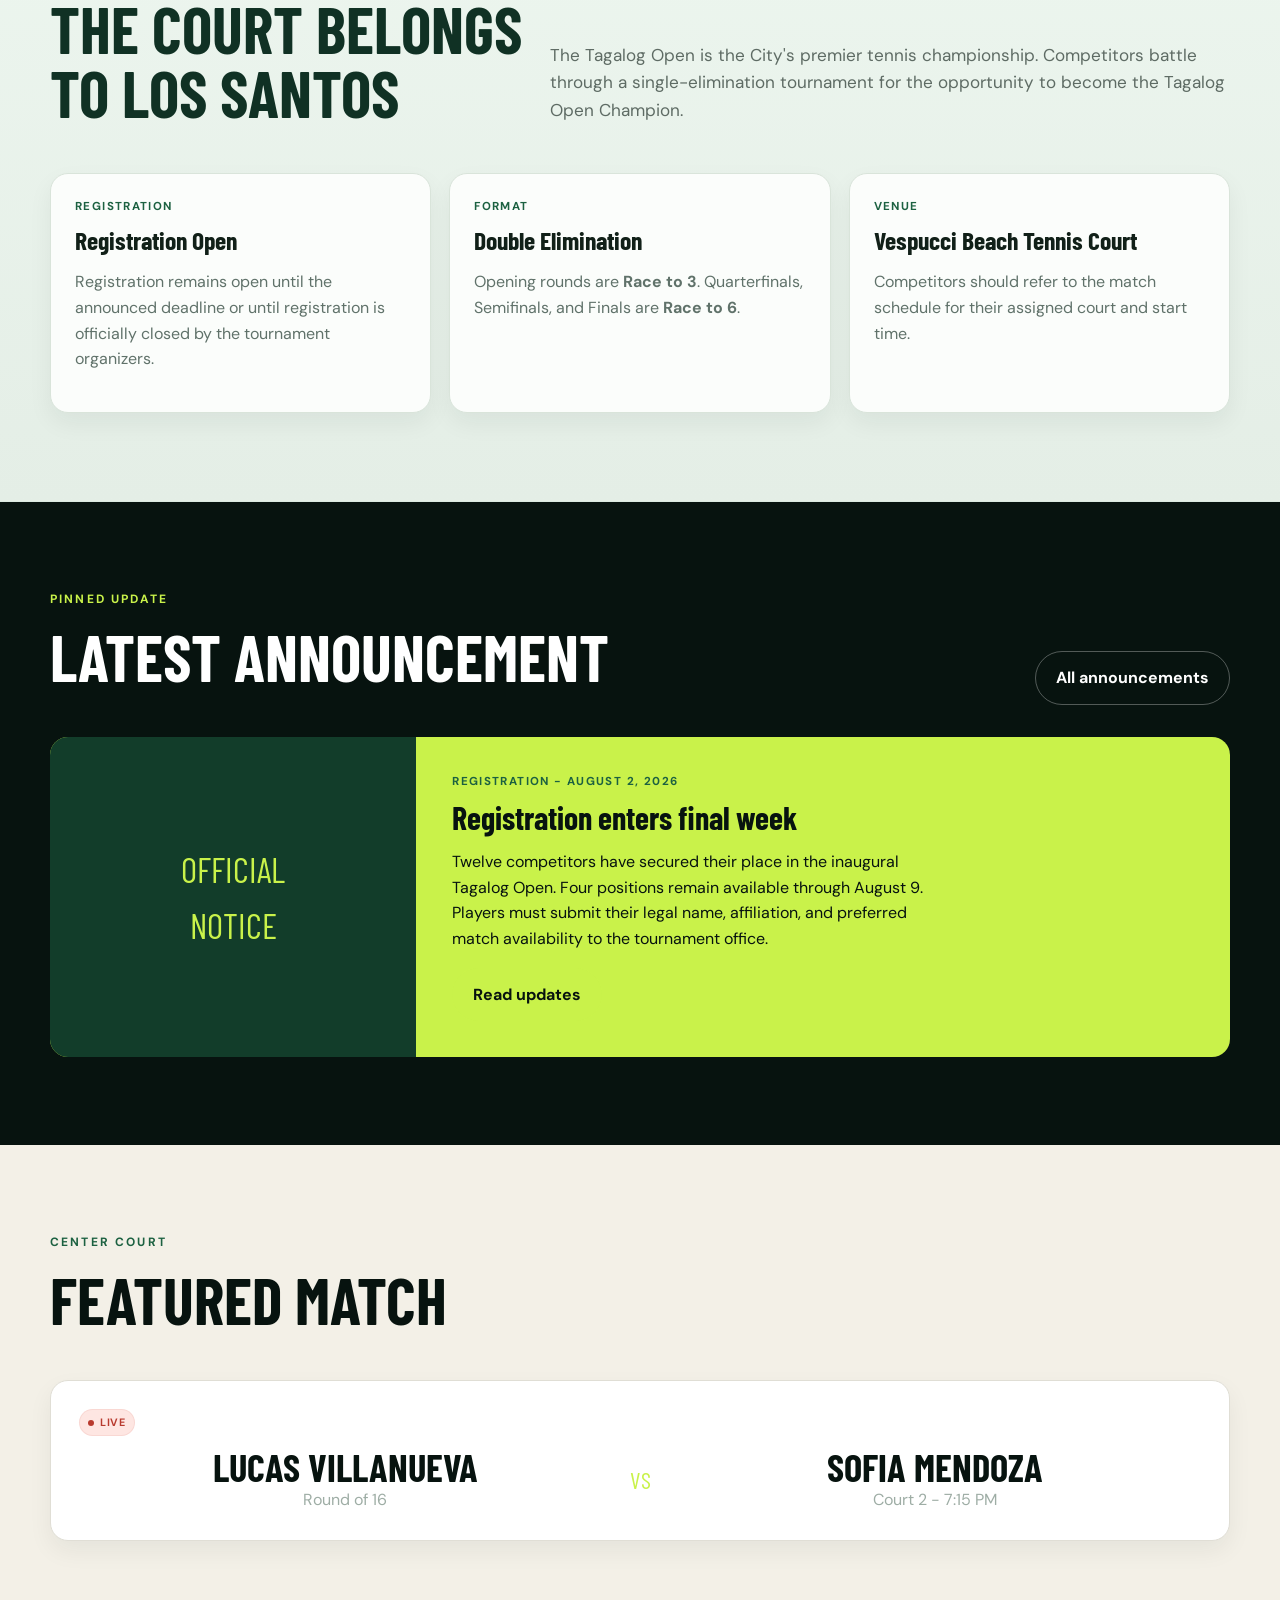
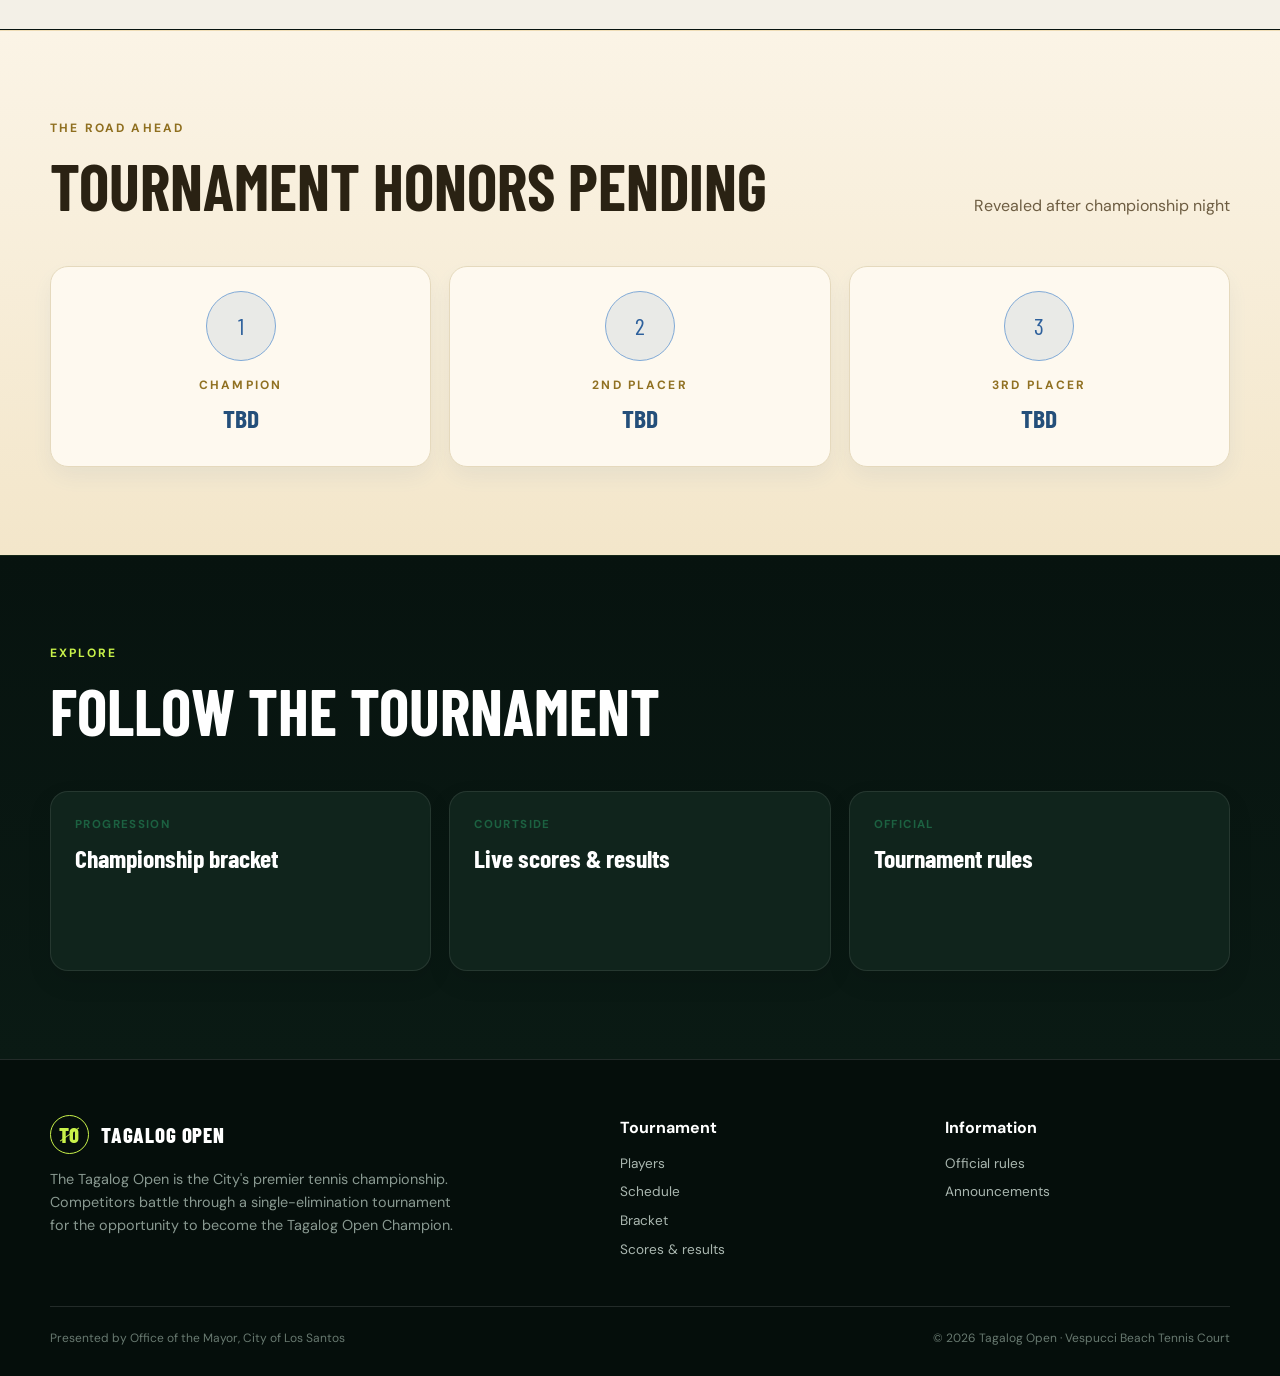
==== commit 1a04bf85: "push" ====
--- a/index.html
+++ b/index.html
@@ -11,7 +11,8 @@
 
     <title>Tagalog Open | City of Los Santos</title>
 
-    <link rel="icon" href="favicon.svg" type="image/svg+xml">
+    <link rel="icon" href="favicon.png?v=2" type="image/png">
+    <link rel="icon" href="favicon.svg?v=2" type="image/svg+xml">
 
     <!-- db shared site styling -->
     <link rel="stylesheet" href="css/styles.css">
@@ -31,5 +32,10 @@
 
     <!-- db javaScript footer here -->
     <div data-site-footer></div>
+
+    <!-- Shared modal used for details and easter eggs -->
+    <div id="detail-modal" class="modal" hidden>
+      <div class="modal-panel"></div>
+    </div>
   </body>
 </html>
--- a/css/styles.css
+++ b/css/styles.css
@@ -63,6 +63,9 @@
   padding: 12px;
 }
 
+/* Easter egg modal styling */
+.easteregg-copy{display:grid;gap:6px;margin-bottom:18px;text-align:center}.easteregg-signoff{margin:0;color:#5f6c65;font-family:'Barlow Condensed';font-size:1.2rem;letter-spacing:.08em;text-transform:uppercase}.easteregg-video-wrap{position:relative;width:100%;aspect-ratio:16/9;border-radius:18px;overflow:hidden;background:#0b241a;border:1px solid #d9ded5;box-shadow:0 10px 24px rgba(20,35,28,.08)}.easteregg-video{position:absolute;inset:0;width:100%;height:100%;border:0}.easteregg-actions{display:flex;justify-content:center;margin-top:16px}
+
 /* Accessibility: disables motion-heavy transitions for users who prefer reduced motion */
 @media(prefers-reduced-motion:reduce){*{scroll-behavior:auto!important;transition:none!important}.reveal-section{opacity:1;transform:none}}
 
